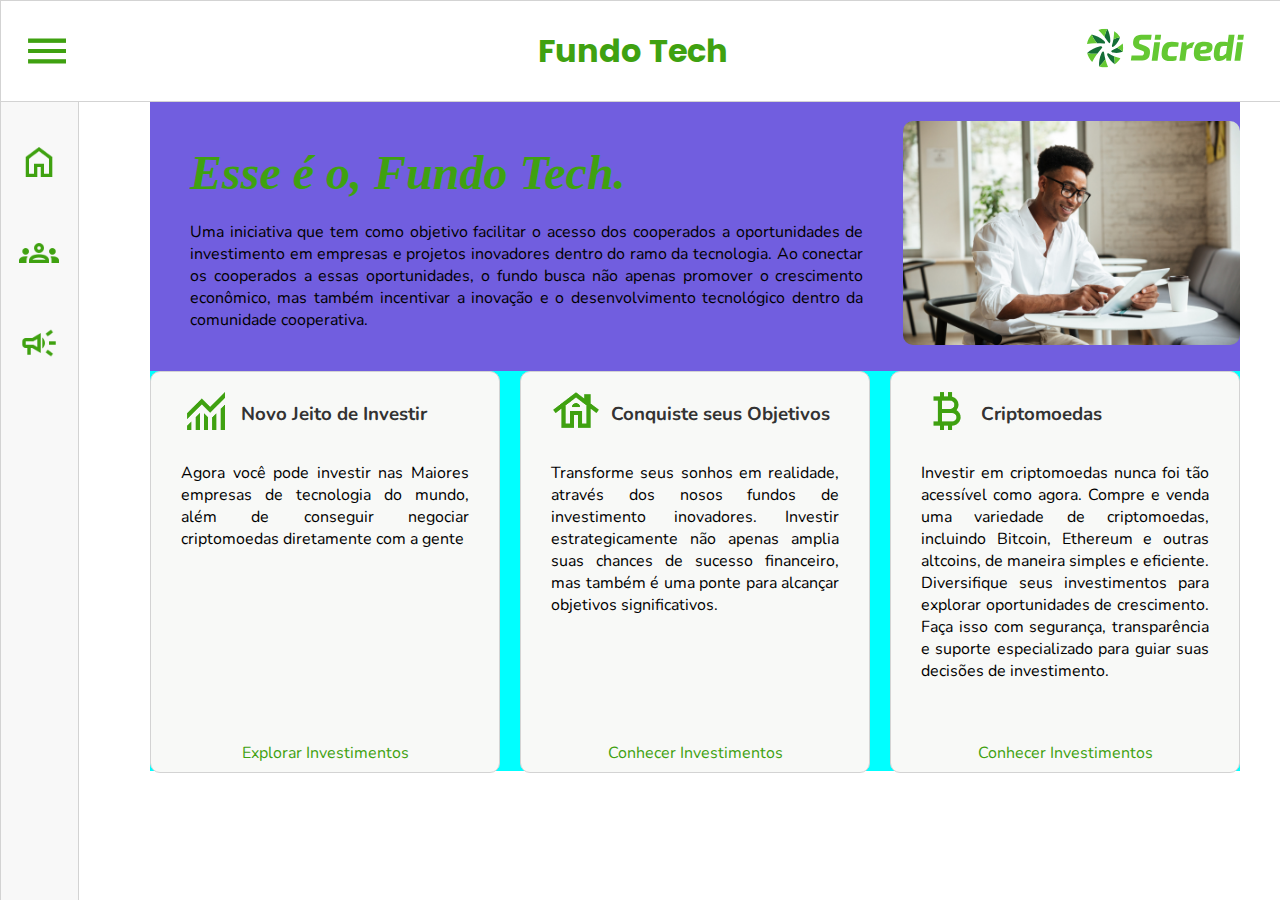
==== projetos/tech-fund.html @ 54a8a5e2 "Primeira Versão" ====
<!DOCTYPE html>
<html lang="pt-BR">
<head>
    <meta charset="UTF-8">
    <meta name="viewport" content="width=device-width, initial-scale=1.0">
    <link rel="stylesheet" href="tech-fund.css">
    <title>Sicredi</title>
    <link href="https://fonts.googleapis.com/css2?family=Nunito:wght@300;400;600;700&display=swap" rel="stylesheet">
    <link rel="preconnect" href="https://fonts.googleapis.com">
    <link rel="preconnect" href="https://fonts.gstatic.com" crossorigin>
    <link href="https://fonts.googleapis.com/css2?family=Poppins:ital,wght@0,100;0,200;0,300;0,400;0,500;0,600;0,700;0,800;0,900;1,100;1,200;1,300;1,400;1,500;1,600;1,700;1,800;1,900&display=swap" rel="stylesheet">
    <script defer src="global.js"></script>
</head>
<body>
<header>
    <div class="menu_hearder">
        <img src="img/icon.menu.png" alt="">
    </div>
    <div class="titulo_pg">
        <h1>Fundo Tech</h1>
    </div>
    <div class="icon_sicredi">
        <svg version="1.1" id="Layer_1" xmlns="http://www.w3.org/2000/svg" xmlns:xlink="http://www.w3.org/1999/xlink" x="0px" y="0px"
        width="157px" height="38.717px" viewBox="0 0 157 38.717" enable-background="new 0 0 157 38.717" xml:space="preserve">
        <g>
            <path fill="#146E37" d="M23.374,12.07c-0.008,1.588-0.42,2.388-0.931,2.447c-0.334,0.04-0.72-0.237-1.07-0.812
                c-1.146-1.882-2.4-3.677-3.732-5.438c0-0.003,0.002-0.007,0.003-0.011c0.517-2.779,1.344-5.613,2.759-8.078
                C22.173,3.746,23.395,8.102,23.374,12.07 M16.729,11.978c1.251,1.121,1.594,2.017,1.314,2.504c-0.183,0.32-0.64,0.471-1.309,0.392
                c-2.243-0.264-4.48-0.367-6.744-0.384c-0.002-0.003-0.005-0.007-0.007-0.01c-2.138-2.543-4.071-5.409-5.313-8.502
                C8.905,6.981,13.489,9.076,16.729,11.978 M12.457,17.778c1.672-0.353,2.586-0.062,2.791,0.49c0.135,0.361-0.032,0.846-0.506,1.363
                c-1.565,1.708-3,3.503-4.377,5.372h-0.013c-3.371,0.249-6.877,0.11-10.167-0.711C3.537,21.324,8.08,18.701,12.457,17.778
                M14.367,24.932c0.731-1.556,1.512-2.141,2.049-1.978c0.353,0.106,0.612,0.533,0.707,1.219c0.301,2.166,0.736,4.289,1.267,6.415
                c-0.002,0.002-0.005,0.006-0.007,0.01c-1.833,2.603-3.801,5.107-6.269,7.146C11.821,33.538,12.584,28.727,14.367,24.932
                M20.699,27.486c-0.651-1.425-0.602-2.39-0.161-2.725c0.29-0.218,0.75-0.176,1.288,0.141c1.639,0.968,3.328,1.871,5.099,2.59
                c0,0.002,0.001,0.006,0.002,0.01c0.637,2.661,1.007,5.453,0.844,8.193C24.823,33.763,22.147,30.655,20.699,27.486 M26.275,23.978
                c-1.349-0.299-1.994-0.903-1.952-1.452c0.027-0.361,0.341-0.707,0.893-0.952c1.695-0.752,3.369-1.58,4.945-2.57
                c0.002,0.002,0.006,0.003,0.008,0.004c2.088,1.066,4.095,2.419,5.708,4.133C32.944,24.283,29.312,24.649,26.275,23.978
                M27.379,17.361c-1.068,0.935-1.89,1.093-2.25,0.713c-0.236-0.249-0.283-0.729-0.104-1.35c0.566-1.971,1.007-3.96,1.372-5.983
                c0.003,0,0.007-0.002,0.01-0.003c2.151-1.008,4.313-1.932,6.702-2.182C31.98,11.781,29.934,15.127,27.379,17.361"/>
            <path fill="#64C832" d="M20.402,0.179c-1.415,2.464-2.242,5.298-2.759,8.077c-0.001,0.004-0.002,0.007-0.003,0.011
                c-0.355-0.462-0.826-1.018-1.234-1.525c-1.545-1.923-3.252-3.725-4.98-5.492C14.262,0.112,17.377-0.261,20.402,0.179 M0,15.256
                c2.644-0.323,5.3-0.618,7.931-0.708c0.68-0.023,1.451-0.058,2.06-0.059c-0.003-0.003-0.005-0.007-0.008-0.01
                c-2.137-2.543-4.07-5.408-5.313-8.501C2.313,8.583,0.702,11.817,0,15.256 M5.208,33.334c1.244-2.266,2.553-4.512,3.987-6.628
                c0.381-0.562,0.809-1.207,1.168-1.704c-0.004,0.001-0.008,0.001-0.012,0.001c-3.37,0.249-6.876,0.11-10.165-0.71
                C1.028,27.684,2.753,30.841,5.208,33.334 M21.077,38.449c-0.8-2.018-1.568-4.048-2.179-6.095c-0.17-0.569-0.369-1.231-0.509-1.767
                c-0.002,0.004-0.005,0.006-0.007,0.01c-1.833,2.603-3.801,5.107-6.269,7.146C15.093,38.615,17.988,39.026,21.077,38.449
                M33.446,29.634c-1.719-0.435-3.431-0.929-5.076-1.576c-0.468-0.187-1.013-0.382-1.446-0.565c0,0.002,0.001,0.006,0.002,0.01
                c0.637,2.661,1.007,5.453,0.844,8.191C30.086,34.128,32.028,32.04,33.446,29.634 M35.751,14.974
                c-1.38,1.134-2.799,2.234-4.299,3.195c-0.418,0.269-0.895,0.593-1.292,0.834c0.002,0.002,0.005,0.003,0.008,0.004
                c2.088,1.066,4.094,2.418,5.708,4.131C36.26,20.307,36.229,17.791,35.751,14.974 M27.219,2.685
                c-0.126,2.121-0.279,4.246-0.566,6.321c-0.077,0.563-0.166,1.219-0.254,1.736c0.003-0.001,0.006-0.003,0.009-0.004
                c2.152-1.007,4.312-1.931,6.701-2.182C31.607,6.194,29.596,4.166,27.219,2.685"/>
            <path fill="#64C832" d="M147.643,6.108l-3.665,25.883h-4.664v-2.893c-2.311,2.209-4.71,3.327-7.143,3.327
                c-1.708,0-2.97-0.494-3.859-1.508c-1.373-1.566-1.775-4.331-1.231-8.455c1.074-7.729,3.958-9.28,8.266-9.28
                c1.702,0,3.651,0.153,5.385,0.409l1.061-7.484H147.643z M137.583,17.446c-3.248,0-3.941,0.413-4.583,5.157
                c-0.329,2.432-0.425,3.947,0.057,4.498c0.2,0.229,0.538,0.324,1.052,0.303c1.775-0.035,3.185-0.972,5.005-2.581l1.028-7.376
                H137.583z M84.896,13.183c-3.31,0-5.575,0.688-7.128,2.163c-1.535,1.458-2.442,3.687-2.941,7.224
                c-0.5,3.517-0.073,5.996,1.305,7.582c1.327,1.529,3.581,2.274,6.888,2.274c1.625,0,4.013-0.148,6.164-0.855l0.151-0.05l0.606-4.324
                l-0.387,0.064c-1.495,0.214-3.378,0.322-5.596,0.322c-1.533,0-2.297-0.188-2.723-0.672c-0.529-0.599-0.628-1.764-0.344-4.023
                c0.51-4.188,1.811-4.865,4.728-4.865c1.182,0,5.596,0.077,5.596,0.077l0.574-4.103C91.786,13.998,89.314,13.183,84.896,13.183
                M124.582,15.215c0.888,1.025,1.187,2.462,0.911,4.395c-0.569,3.896-3.301,4.864-7.525,5.162l-5.021,0.379
                c0.135,2.11,1.235,2.506,3.307,2.506c1.786,0,6.091-0.21,6.794-0.39l0.283-0.072l0.033,0.29c0.174,1.529,0.683,3.218,0.688,3.236
                l0.066,0.219l-0.212,0.089c-2.285,0.961-5.886,1.397-8.267,1.397c-3.373,0-5.694-0.767-7.093-2.34
                c-1.426-1.604-1.916-4.107-1.498-7.655c0.838-6.915,3.508-9.248,10.577-9.248C121.12,13.183,123.395,13.847,124.582,15.215
                M117.131,21.124c1.705-0.137,2.497-0.47,2.695-2.087c0.048-0.563-0.009-0.907-0.19-1.104c-0.266-0.29-0.894-0.349-1.822-0.349
                c-0.171,0-0.354,0.002-0.547,0.006c-2.74,0-3.417,0.935-3.954,3.898L117.131,21.124z M107.695,13.688h-1.129
                c-2.142,0-4.239,1.061-6.943,3.531v-3.531h-4.628l-2.561,18.303h5.858l1.419-10.527c0.738-0.939,2.79-2.048,4.315-2.048h1.25
                l0.044-0.199c0.005-0.024,0.533-2.376,2.15-5.145L107.695,13.688z M46.204,12.858c-0.49,3.777,0.83,6.01,4.416,7.468l4.735,1.885
                c1.503,0.55,1.835,0.83,1.642,2.317c-0.292,1.919-1.039,2.433-4.35,2.433h-8.043l-0.715,5.025h8.994
                c7.007,0,9.359-1.651,10.07-7.068c0.438-3.419-0.154-5.874-4.457-7.541l-4.476-1.705c-1.734-0.647-2.054-0.907-1.824-2.425
                c0.265-1.691,0.889-2.058,2.188-2.148h9.599l0.716-5.026h-8.568C50.297,6.072,46.989,7.153,46.204,12.858 M64.74,31.991h5.82
                l2.563-18.303h-5.82L64.74,31.991z M73.485,11.098l0.703-5.026h-5.82l-0.703,5.026H73.485z M147.543,31.991h5.82l2.563-18.303
                h-5.821L147.543,31.991z M156.29,11.098l0.703-5.026h-5.82l-0.703,5.026H156.29z"/>
        </g>
    </svg>
    </div>
</header>
<div class="menu_contracted">
    <div class="imagem_icon_menu" onclick="redirecionar('index.html')"><img src="img/icon.home.png" alt=""></div>
    <div class="imagem_icon_menu"><img src="img/icon.networking.png" alt=""></div>
    <div class="imagem_icon_menu"><img src="img/icon.promo.png" alt=""></div>
</div>
<div class="base">
    <div class="introducao">
        <div class="introducao_box">
            <div class="box_introducao">
                    <h1>Esse é o, Fundo Tech.</h1>
                    <p>Uma iniciativa que tem como objetivo facilitar o acesso dos cooperados a oportunidades de investimento em empresas e projetos inovadores dentro do ramo da tecnologia. Ao conectar os cooperados a essas oportunidades, o fundo busca não apenas promover o crescimento econômico, mas também incentivar a inovação e o desenvolvimento tecnológico dentro da comunidade cooperativa.</p>
                </div>
                <div class="imagem_box">
                    <img src="invest/invest_1.jpg" alt="Investimentos Tech Sicredi">
                </div>
            </div>
    </div>
    <div class="sobre_box">
        <div class="sobre_item">
            <div class="sobre_item_topo">
                <div class="sobre_item_topo_icon">
                    <img src="invest/invest_icon.png" alt="">
                </div>
                <div class="sobre_item_topo_text">
                    <h3>Novo Jeito de Investir</h3>
                </div>
            </div>
            <div class="sobre_item_corpo">
                <p>Agora você pode investir nas <span>Maiores</span> empresas de tecnologia do mundo, além de conseguir negociar <span>criptomoedas</span> diretamente com a gente</p>
            </div>
            <div class="sobre_item_corpo_href">
                <p>Explorar Investimentos</p>
            </div>
        </div>
        <div class="sobre_item">
            <div class="sobre_item_topo">
                <div class="sobre_item_topo_icon">
                    <img src="invest/icon.house.png" alt="">
                </div>
                <div class="sobre_item_topo_text">
                    <h3>Conquiste seus Objetivos</h3>
                </div>
            </div>
            <div class="sobre_item_corpo">
                <p>Transforme seus sonhos em <span>realidade</span>, através dos nosos fundos de investimento inovadores. Investir estrategicamente não apenas amplia suas chances de sucesso financeiro, mas também é uma ponte para alcançar objetivos significativos. </p>
            </div>
            <div class="sobre_item_corpo_href">
                <p>Conhecer Investimentos</p>
            </div>
        </div>
        <div class="sobre_item">
            <div class="sobre_item_topo">
                <div class="sobre_item_topo_icon">
                    <img src="img/icon.fund.tech.png" alt="">
                </div>
                <div class="sobre_item_topo_text">
                    <h3>Criptomoedas</h3>
                </div>
            </div>
            <div class="sobre_item_corpo" id="sobre_item_corpo_cripto">
                <p>
                    Investir em criptomoedas nunca foi tão acessível como agora. Compre e venda uma variedade de criptomoedas, incluindo Bitcoin, Ethereum e outras altcoins, de maneira simples e eficiente. Diversifique seus investimentos para explorar oportunidades de crescimento. Faça isso com segurança, transparência e suporte especializado para guiar suas decisões de investimento. 
                </p>
            </div>
            <div class="sobre_item_corpo_href">
                <p>Conhecer Investimentos</p>
            </div>
        </div>
    </div>

</div>
---- projetos/tech-fund.css ----
:root {
    --verde_principal: #3FA110;
}

body {
    padding: 0;
    margin: 0;
    display: flex;
    flex-direction: column;
    font-family: 'Nunito', sans-serif;
}

header {
    position: fixed;
    width: 100%;
    height: 60px;
    padding: 20px;
    border: 1px solid #d3d3d3;
    background-color: white;
    z-index: 1000;
}
main {
    display: flex;
    flex-direction: row;
}

/*Hearder*/
.icon_sicredi {
    position: absolute;
    top: 50%;
    left: 90%;
    transform: translate(-65%, -50%);
}

.menu_hearder {
    height: 50px;
    position: absolute;
    top: 50%;
    left: 2%;
    border-radius: 5px;
    transform: translate(-10%, -50%);
    cursor: pointer;
    transition: 0.6s ease-in-out;
}
.menu_hearder:hover {
    background-color: #9c9c9cad;
}
.menu_hearder img {
    height: 100%;
}

.titulo_pg {
    position: absolute;
    top: 50%;
    left: 50%;
    transform: translate(-65%, -50%);
}
.titulo_pg h1 {
    font-family: "Poppins", sans-serif;
    font-weight: 700;
    color: var(--verde_principal);
}
/*FIM Hearder*/

/*Menu ao lado*/
.menu_contracted {
    margin-top: 101px;
    position: fixed;
    height: 100%;
    width: 6%;
    min-width: 60px;
    border: 1px solid #d3d3d3;
    position: fixed;
    background-color: #f8f8f8;
    display: flex;
    flex-direction: column;
    align-items: center;
    gap: 30px;
    padding-top: 30px;
    z-index: 1;
}

.menu_contracted img {
    width: 40px;
}

.imagem_icon_menu {
    display: flex;
    justify-content: center;
    align-items: center;
    padding: 0.8vw;
    cursor: pointer;
    border-radius: 5px;
    transition: 0.6s ease-in-out;
}
.imagem_icon_menu:hover {
    background-color: #9c9c9cad;
}
/*FIM Menu ao lado*/

/*Base*/

.introducao {
    margin-top: 20px;
    display: flex;
    flex-direction: column;
    width: 100%;
    height: auto;
}

.sobre_item_topo h3 {
    text-decoration: none; 
    position: relative; 
    display: inline-block; 
    cursor: pointer;
}

.sobre_item_topo h3::after {
    content: ''; 
    position: absolute; 
    left: 0; 
    bottom: -2px; 
    width: 100%; 
    height: 1px; 
    background-color: var(--verde_principal); 
    transform: scaleX(0); 
    transition: transform 0.3s ease; 
}

.sobre_item_topo h3:hover::after {
    transform: scaleX(1); /* Mostra o sublinhado ao passar o mouse */
}

.sobre_item_corpo_href p {
    margin: 0; /* Remove margens padrão do parágrafo */
    position: relative; /* Mantém a posição relativa */
}
.sobre_item_corpo_href p::after {
    content: ''; 
    position: absolute; 
    left: 0; 
    bottom: -2px; 
    width: 100%; 
    height: 1px; 
    background-color: var(--verde_principal); 
    transform: scaleX(0); 
    transition: transform 0.3s ease; 
}
.sobre_item_corpo_href p:hover::after {
    transform: scaleX(1); /* Mostra o sublinhado ao passar o mouse */
    
}
.sobre_item_corpo_href {
    height: 35px;
    text-decoration: none; 
    position: relative; 
    display: flex; /* Utilizamos flexbox para alinhar itens */
    justify-content: center; /* Centraliza horizontalmente */
    align-items: center; /* Centraliza verticalmente */
    cursor: pointer;
    color: var(--verde_principal);
}

/* Smartphones */
@media (max-width: 600px) {
    .titulo_pg {
        position: absolute;
        top: 50%;
        left: 50%;
        transform: translate(-50%, -50%);
    }
    .icon_sicredi {
        position: absolute;
        top: 50%;
        left: 83%;
        transform: translate(-65%, -50%);
        display: none;
    }
    .base {
        margin-left: 85px;
        margin-right: 20px;
        margin-top: 101px;
        height: 100%;
        text-align: justify;
    }    

    .introducao h1 {
        font-size: 2rem;
        color: var(--verde_principal);
        font-weight: bold;
        font-style: italic !important;
        font-family: 'Exo 2' !important;
        line-height: 2rem !important;
    }

    .introducao_box {
        display: flex;
        flex-direction: column;
        height: auto;
        width: 100%;
    }
    .box_introducao {
        width: 80%;
        padding-left: 40px;
        padding-right: 40px;
    }
    .imagem_box {
        width: 100%;
        height: 100%;
        border-radius: 10px 10px 10px 10px;
    }
    
    .imagem_box img {
        margin-left: 40px;
        width: 80%;
        height: 100%;
        max-height: 400px;
        border-radius: 10px 10px 10px 10px;
    }
    
    .sobre_box {
        margin-top: 20px;
        display: flex;
        flex-direction: column;
        align-items: center;
        width: 100%;
        height: auto;
        gap: 20px;
        justify-content: space-around;
    }
    .sobre_item {
        width: 300px;
        height: 380px;
        border: 1px solid #d3d3d3;
        background-color: rgb(248, 249, 247);
        border-radius: 10px;
    }

    .sobre_item_topo {
        font-size: 14px;
        display: flex;
        flex-direction: row;
        align-items: center;
        color: #333;
        gap: 10px;
        padding-top: 10px;
    }
    
    .sobre_item_topo img {
        padding-left: 10px;
        height: 40px;
    }
    
    .sobre_item_corpo {
        display: flex;
        height: 280px;
        text-align: justify;
        padding-left: 20px;
        padding-right: 20px;
    }
    #sobre_item_corpo_cripto{
        height: 280px;
    }
}

@media (min-width: 601px) and (max-width: 768px) {
    .icon_sicredi {
        position: absolute;
        top: 50%;
        left: 83%;
        transform: translate(-65%, -50%);
    }
    .base {
        margin-left: 90px;
        margin-right: 30px;
        background-color: rgb(217, 223, 140);
        margin-top: 101px;
        height: 100%;
        text-align: justify;
    }    
    
    .introducao h1 {
        font-size: 2.3rem;
        color: var(--verde_principal);
        font-weight: bold;
        font-style: italic !important;
        font-family: 'Exo 2' !important;
        line-height: 2rem !important;
    }

    
    .introducao_box {
        display: flex;
        flex-direction: column;
        height: auto;
        width: 100%;
    }
    .box_introducao {
        width:89%;
        padding-left: 40px;
        padding-right: 40px;
    }
    .imagem_box {
        width: 100%;
        height: 100%;
        border-radius: 10px 10px 10px 10px;
    }
    
    .imagem_box img {
        margin-left: 40px;
        width: 89%;
        height: 100%;
        max-height: 400px;
        border-radius: 10px 10px 10px 10px;
    }
    .sobre_box {
        margin-top: 20px;
        display: flex;
        flex-direction: column;
        align-items: center;
        width: 100%;
        height: auto;
        gap: 20px;
        justify-content: space-around;
    }
    .sobre_item {
        width: 450px;
        height: 280px;
        border: 1px solid #d3d3d3;
        background-color: rgb(248, 249, 247);
        border-radius: 10px;
    }

    .sobre_item_topo {
        font-size: 14px;
        display: flex;
        flex-direction: row;
        align-items: center;
        color: #333;
        gap: 10px;
        padding-top: 10px;
    }
    .sobre_item_topo img {
        padding-left: 10px;
        height: 40px;
    }
    
    .sobre_item_corpo {
        display: flex;
        height: 180px;
        text-align: justify;
        padding-left: 20px;
        padding-right: 20px;
    }
}
  
  /* Tablets em modo paisagem */
@media (min-width: 769px) and (max-width: 1024px) {
    .icon_sicredi {
        position: absolute;
        top: 50%;
        left: 86%;
        transform: translate(-65%, -50%);
    }
    .base {
        margin-left: 100px;
        margin-right: 30px;
        background-color: rgb(150, 216, 137);
        margin-top: 101px;
        height: 100%;
        text-align: justify;
    }    

    .introducao h1 {
        font-size: 2.5rem;
        color: var(--verde_principal);
        font-weight: bold;
        font-style: italic !important;
        font-family: 'Exo 2' !important;
        line-height: 2rem !important;
    }

    .introducao_box {
        display: flex;
        flex-direction: column;
        height: auto;
        width: 100%;
    }
    .box_introducao {
        width:89%;
        padding-left: 40px;
        padding-right: 40px;
    }
    .imagem_box {
        width: 100%;
        height: 100%;
        border-radius: 10px 10px 10px 10px;
    }
    
    .imagem_box img {
        margin-left: 40px;
        width: 89%;
        height: 100%;
        max-height: 400px;
        border-radius: 10px 10px 10px 10px;
    }

    .sobre_box {
        margin-top: 20px;
        display: flex;
        flex-direction: column;
        align-items: center;
        width: 100%;
        height: auto;
        gap: 20px;
        justify-content: space-around;
    }
    .sobre_item {
        width: 500px;
        height: 300px;
        border: 1px solid #d3d3d3;
        background-color: rgb(248, 249, 247);
        border-radius: 10px;
    }

    .sobre_item_topo {
        font-size: 14px;
        display: flex;
        flex-direction: row;
        align-items: center;
        color: #333;
        gap: 10px;
        padding-top: 10px;
    }
    
    .sobre_item_topo img {
        padding-left: 10px;
        height: 50px;
    }
    
    .sobre_item_corpo {
        display: flex;
        height: 200px;
        text-align: justify;
        padding-left: 20px;
        padding-right: 20px;
    }
}
  
  /* Desktops */
@media (min-width: 1025px) and (max-width: 1200px) {
    .base {
        margin-left: 110px;
        margin-right: 40px;
        background-color: rgb(111, 173, 184);
        margin-top: 101px;
        height: 100%;
        text-align: justify;
    }   

    .introducao h1 {
        font-size: 2.5rem;
        color: var(--verde_principal);
        font-weight: bold;
        font-style: italic !important;
        font-family: 'Exo 2' !important;
        line-height: 2rem !important;
    }

    .introducao_box {
        display: flex;
        flex-direction: row;
        height: auto;
        width: 100%;
    }
    .box_introducao {
        width: 60%;
        padding-left: 40px;
        padding-right: 40px;
    }
    .imagem_box {
        width: 40%;
        border-radius: 10px 10px 10px 10px;
    }
    
    .imagem_box img {
        width: 100%;
        height: 100%;
        border-radius: 10px 10px 10px 10px;
    }

    .sobre_box {
        background-color: rgb(0, 255, 255);
        margin-top: 20px;
        display: flex;
        flex-direction: row;
        width: 100%;
        height: 450px;
        gap: 15px;
        justify-content: space-around;
    }
    
    .sobre_item {
        width: 800px;
        height: 400px;
        border: 1px solid #d3d3d3;
        background-color: rgb(248, 249, 247);
        border-radius: 10px;
    }
    
    .sobre_item_topo {
        font-size: 14px;
        display: flex;
        flex-direction: row;
        align-items: center;
        color: #333;
        gap: 10px;
        padding-top: 10px;
    }
    
    .sobre_item_topo img {
        padding-left: 10px;
        height: 50px;
    }
    
    .sobre_item_corpo {
        display: flex;
        height: 300px;
        text-align: justify;
        padding-left: 20px;
        padding-right: 20px;
    }
}
  
  /* Desktops grandes */
@media (min-width: 1201px) {
    .base {
        margin-left: 150px;
        margin-right: 40px;
        background-color: rgb(113, 94, 223);
        margin-top: 101px;
        height: 100%;
        text-align: justify;
    }
    .introducao {
        border-radius: 0px 10px 10px 0px;
        display: flex;
        justify-content: center;
        align-items: center;
    }
    .introducao h1 {
        font-size: 3rem;
        color: var(--verde_principal);
        font-weight: bold;
        font-style: italic !important;
        font-family: 'Exo 2' !important;
        line-height: 2rem !important;
    }
    .introducao_box {
        display: flex;
        flex-direction: row;
        align-items: center;
        height: auto;
        width: 100%;
    }
    .box_introducao {
        width: 70%;
        padding-left: 40px;
        padding-right: 40px;
    }
    .imagem_box {
        width: 35%;
        border-radius: 10px 10px 10px 10px;
    }
    
    .imagem_box img {
        width: 100%;
        height: 100%;
        border-radius: 10px 10px 10px 10px;
    }

    .sobre_box {
        background-color: rgb(0, 255, 255);
        margin-top: 20px;
        display: flex;
        flex-direction: row;
        width: 100%;
        height: 400px;
        gap: 20px;
        justify-content: space-around;
    }
    
    .sobre_item {
        width: 800px;
        height: 400px;
        border: 1px solid #d3d3d3;
        background-color: rgb(248, 249, 247);
        border-radius: 10px;
    }
    
    .sobre_item_topo {
        display: flex;
        flex-direction: row;
        align-items: center;
        color: #333;
        gap: 10px;
        padding-left: 10px;
        padding-top: 10px;
    }
    
    .sobre_item_topo img {
        padding-left: 20px;
        height: 50px;
    }
    .sobre_item_corpo {
        display: flex;
        height: 290px;
        text-align: justify;
        padding-left: 30px;
        padding-right: 30px;
    }
    /*Base*/
}
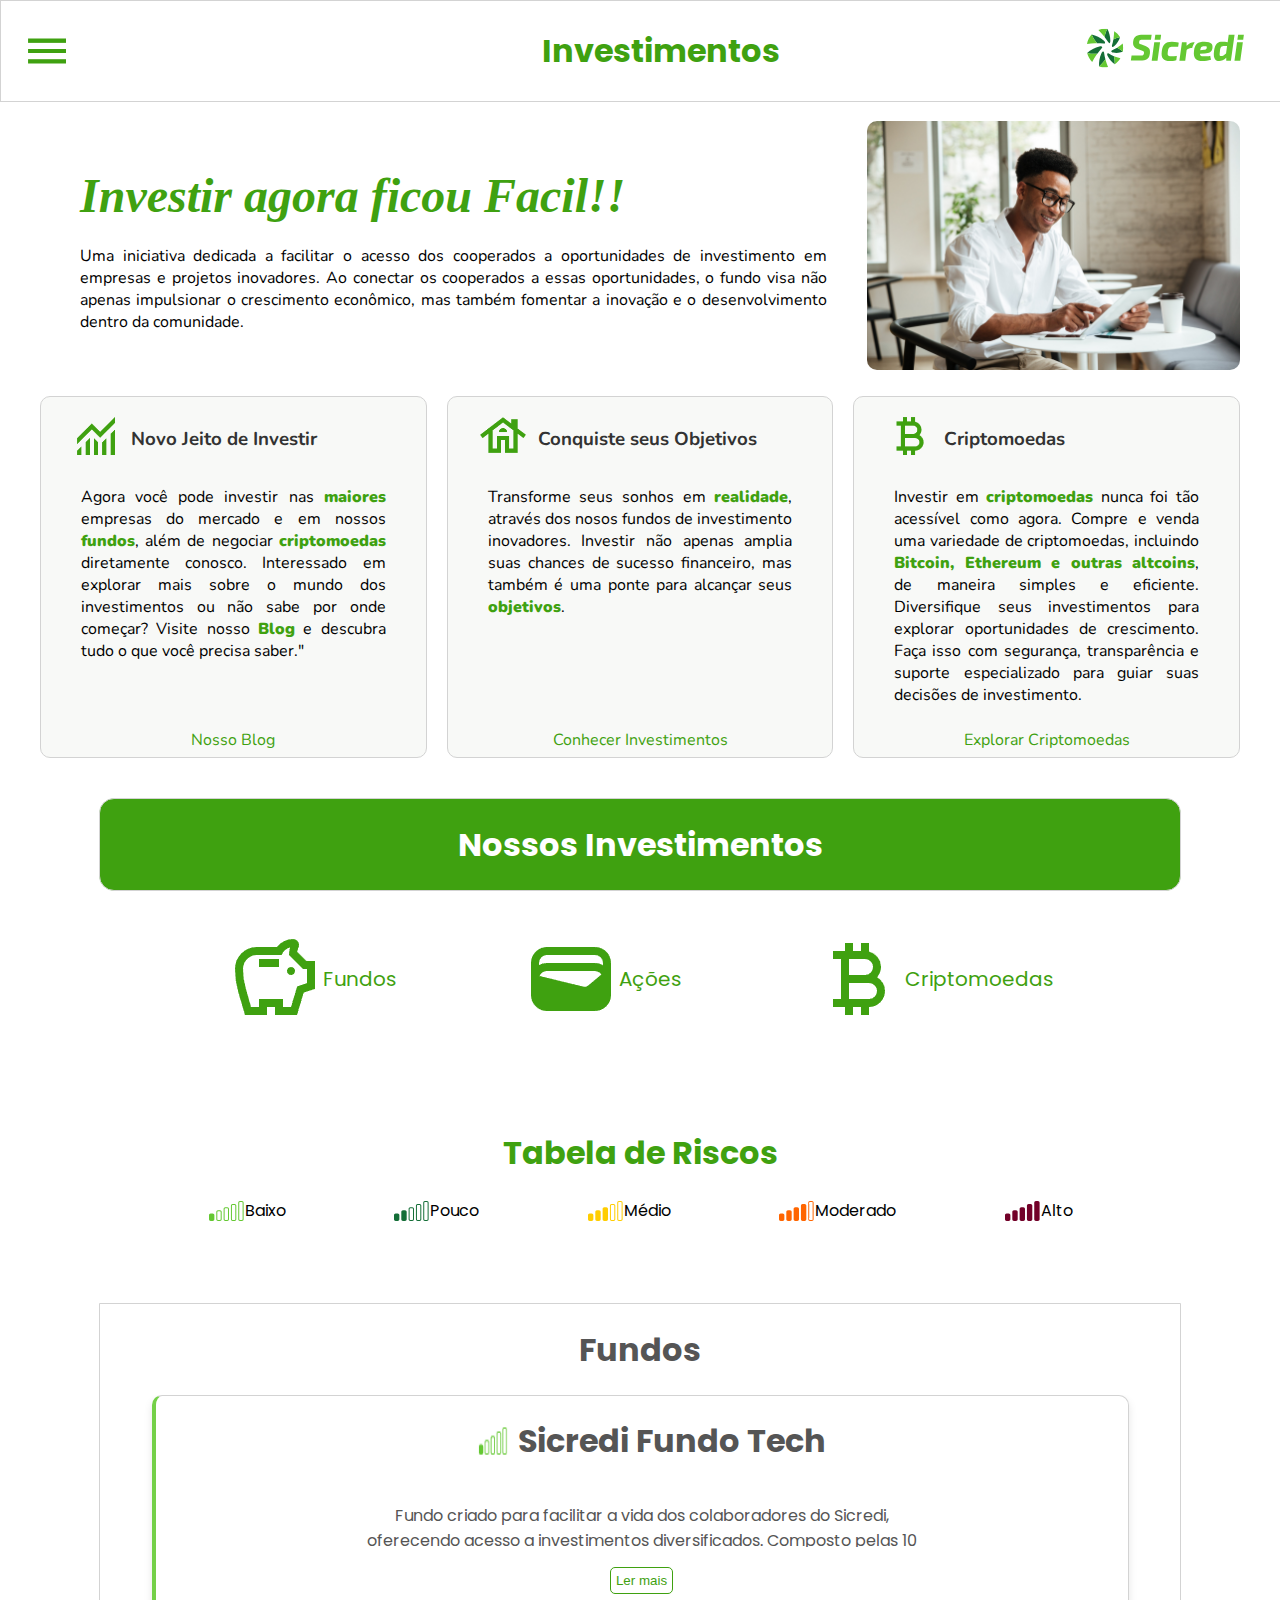
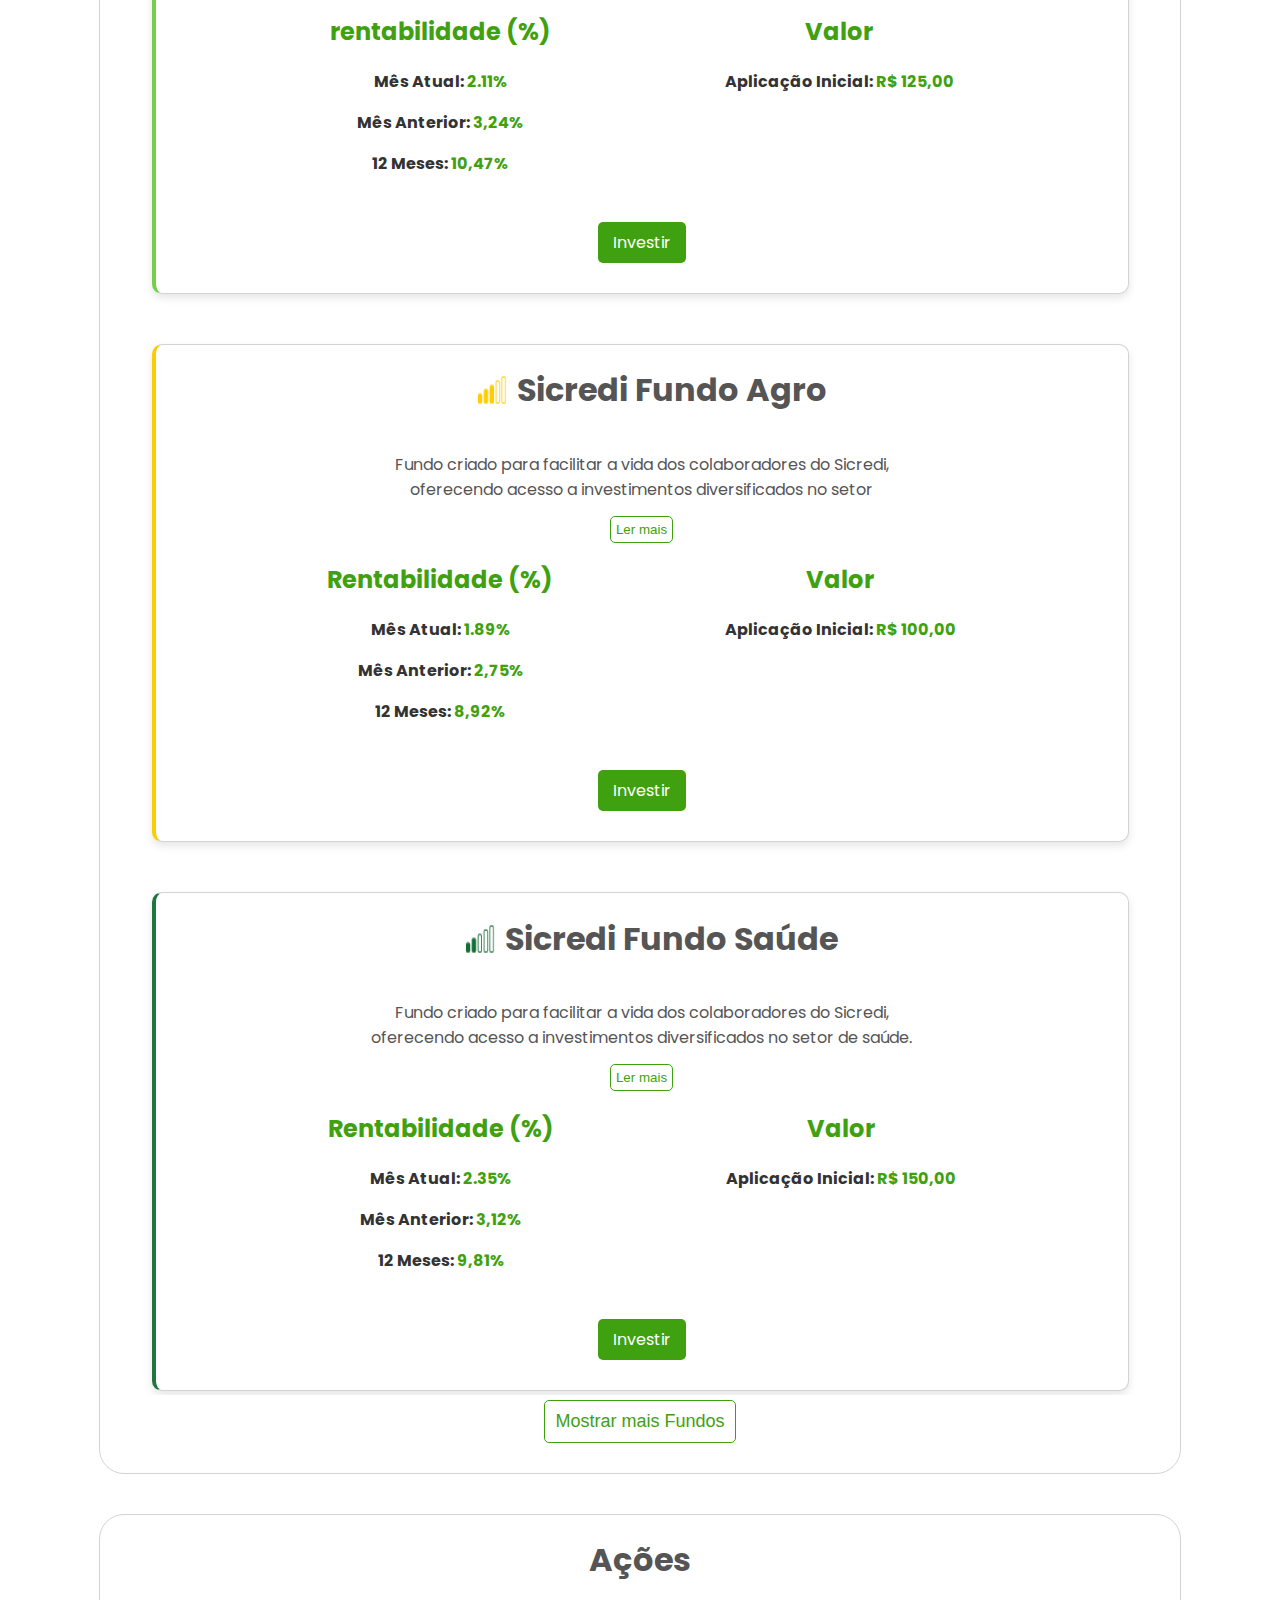
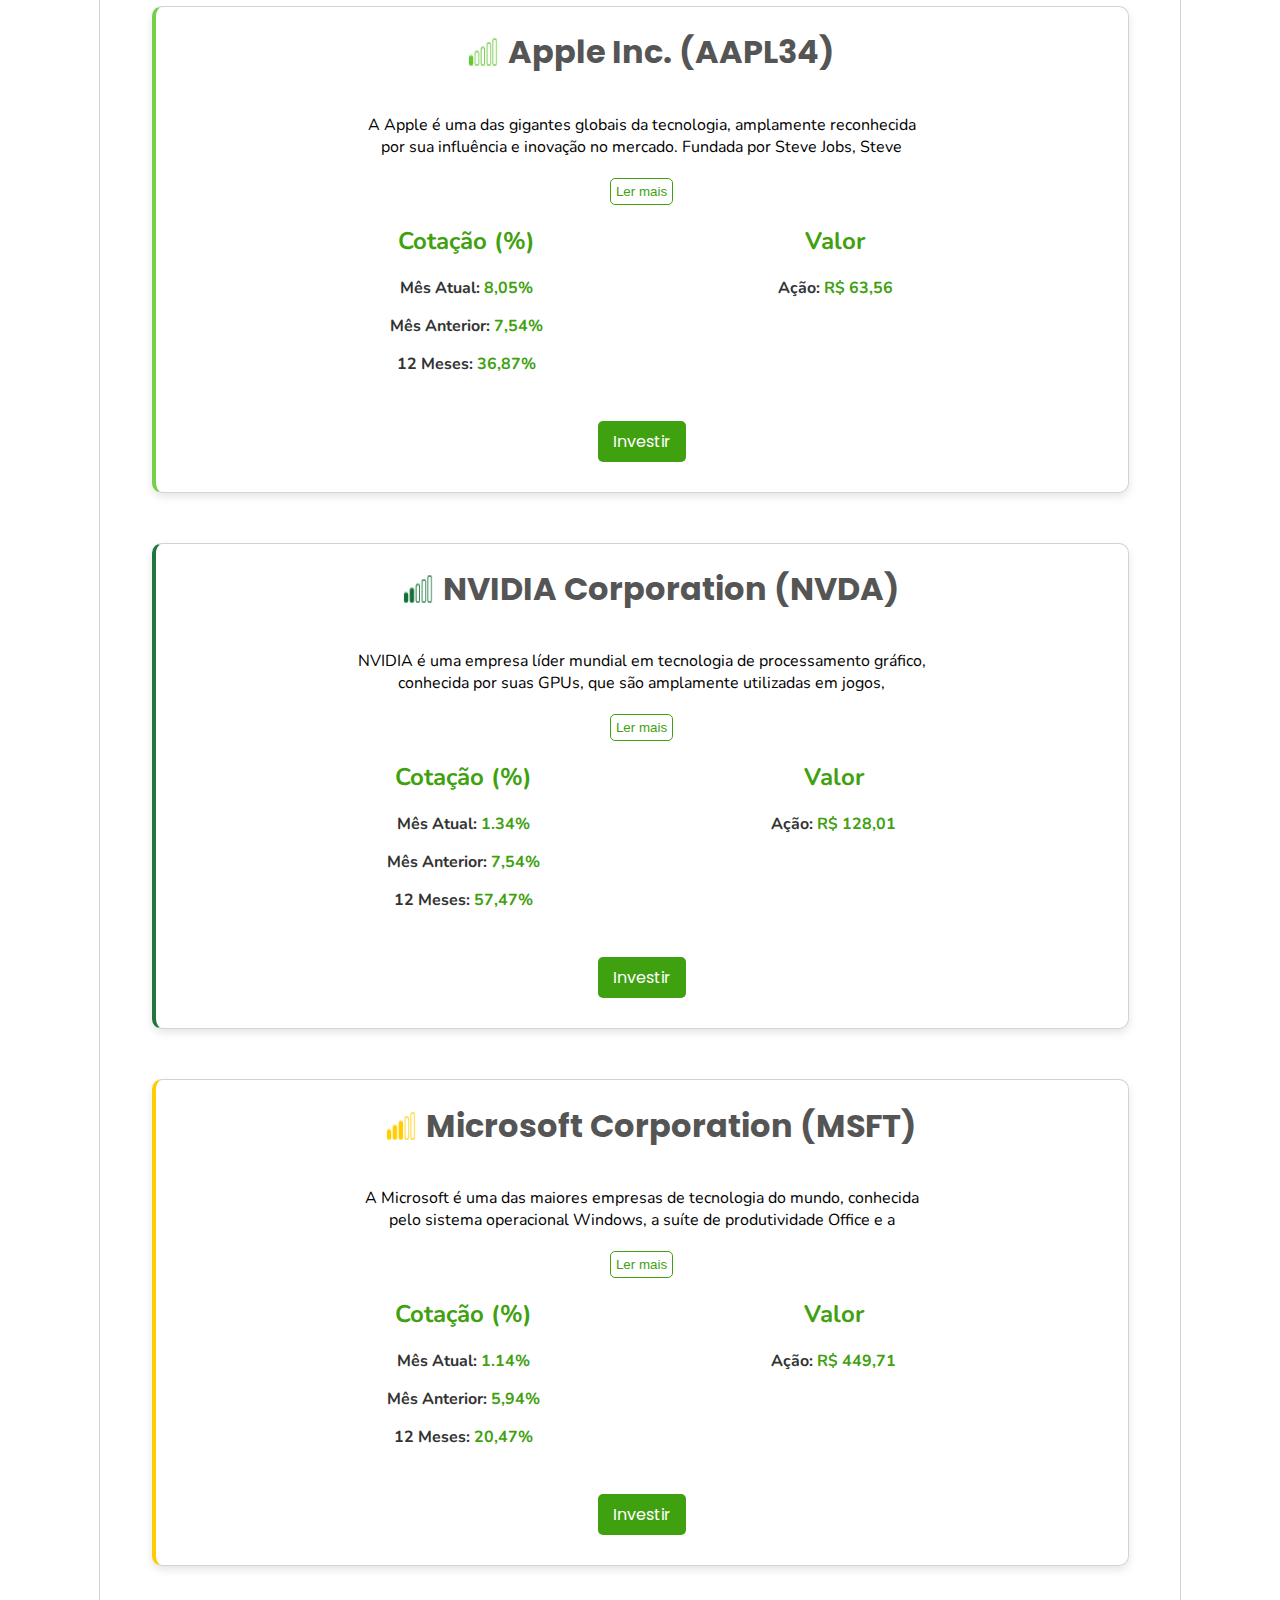
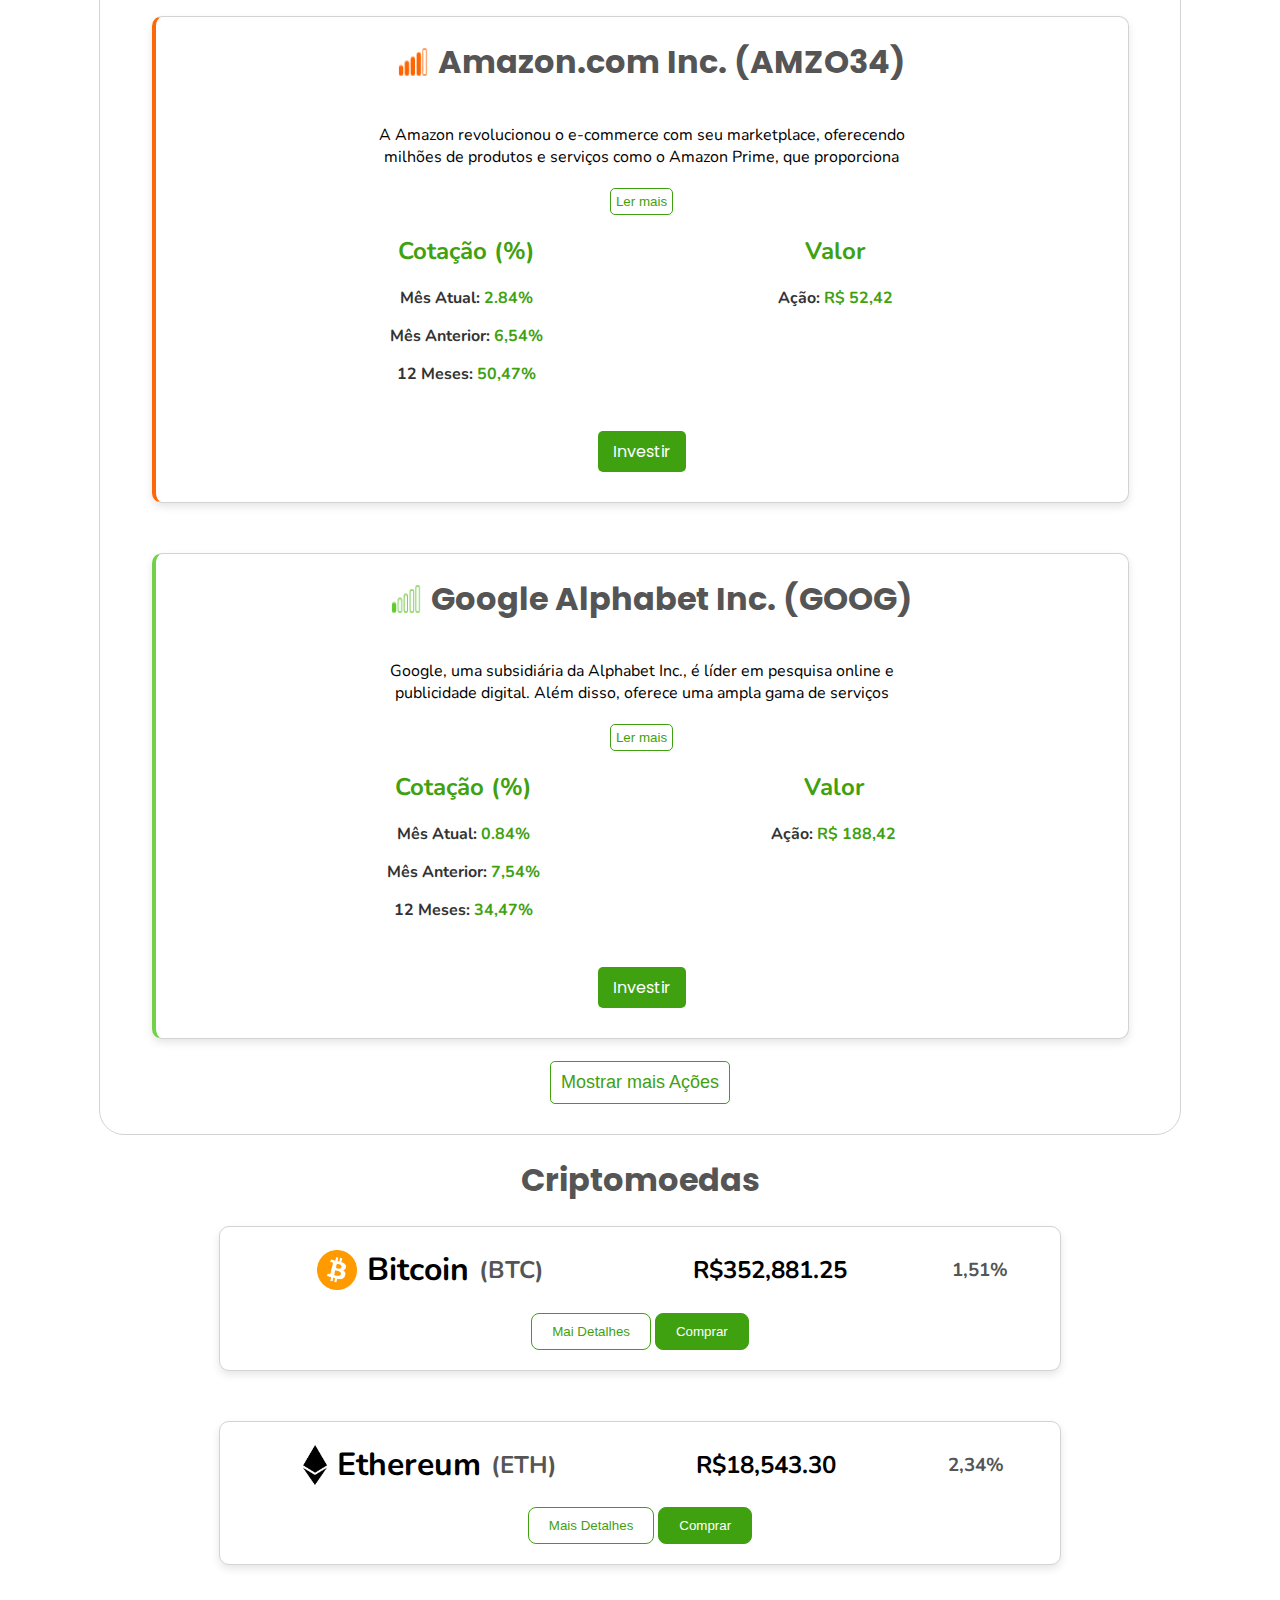
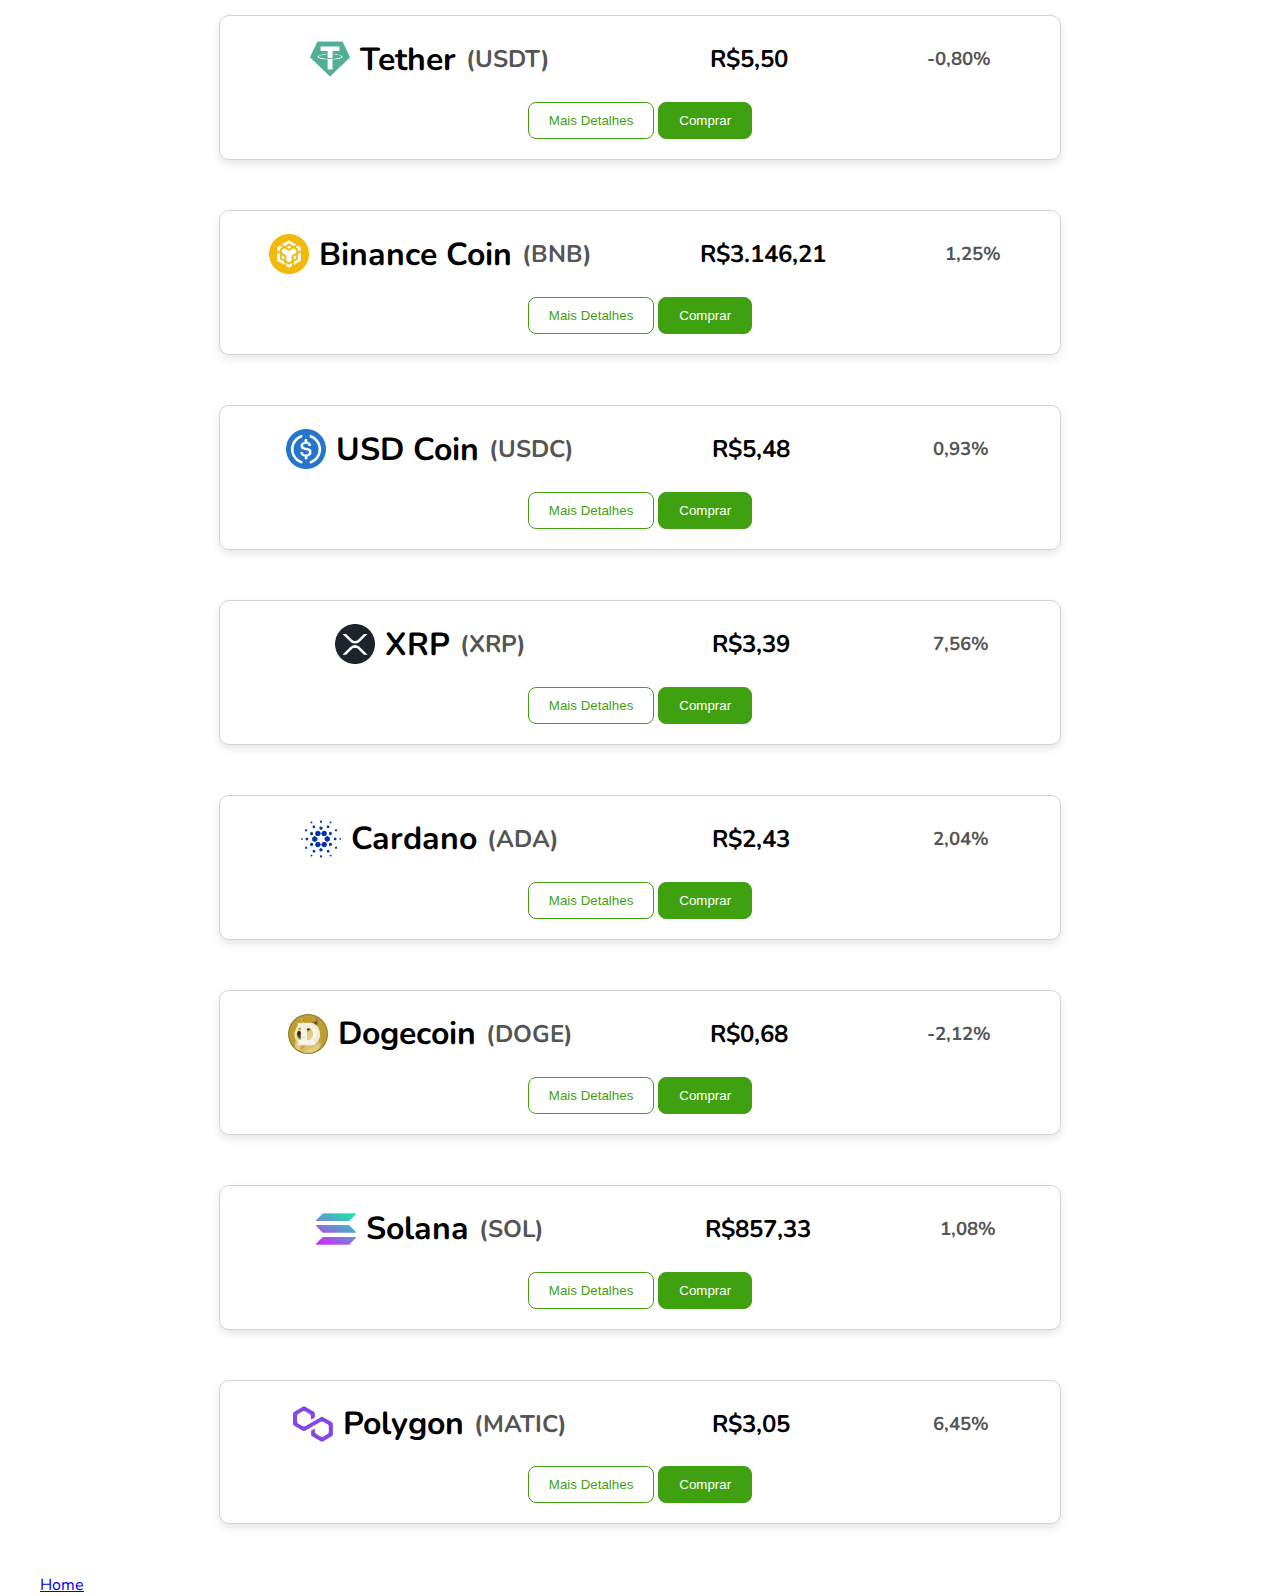
==== commit 84e30734: "cripto finalizadas" ====
--- a/projetos/tech-fund.html
+++ b/projetos/tech-fund.html
@@ -4,12 +4,15 @@
     <meta charset="UTF-8">
     <meta name="viewport" content="width=device-width, initial-scale=1.0">
     <link rel="stylesheet" href="tech-fund.css">
-    <title>Sicredi</title>
+    <link rel="stylesheet" href="venda.css">
+    <link rel="stylesheet" href="cripto.css">
+    <title>Sicredi - Investimentos</title>
     <link href="https://fonts.googleapis.com/css2?family=Nunito:wght@300;400;600;700&display=swap" rel="stylesheet">
     <link rel="preconnect" href="https://fonts.googleapis.com">
     <link rel="preconnect" href="https://fonts.gstatic.com" crossorigin>
     <link href="https://fonts.googleapis.com/css2?family=Poppins:ital,wght@0,100;0,200;0,300;0,400;0,500;0,600;0,700;0,800;0,900;1,100;1,200;1,300;1,400;1,500;1,600;1,700;1,800;1,900&display=swap" rel="stylesheet">
     <script defer src="global.js"></script>
+    <script defer src="invest.js"></script>
 </head>
 <body>
 <header>
@@ -17,7 +20,7 @@
         <img src="img/icon.menu.png" alt="">
     </div>
     <div class="titulo_pg">
-        <h1>Fundo Tech</h1>
+        <h1>Investimentos</h1>
     </div>
     <div class="icon_sicredi">
         <svg version="1.1" id="Layer_1" xmlns="http://www.w3.org/2000/svg" xmlns:xlink="http://www.w3.org/1999/xlink" x="0px" y="0px"
@@ -80,12 +83,62 @@
     <div class="imagem_icon_menu"><img src="img/icon.networking.png" alt=""></div>
     <div class="imagem_icon_menu"><img src="img/icon.promo.png" alt=""></div>
 </div>
+<div class="venda">
+    <div class="venda_hearder">
+        <div class="venda_risco"><img id="risco_icon_venda" src="" alt=""></div>
+        <div class="title">XXXXXXXXXXXX</div>
+        <div class="venda_close" id="vendas_close"><img src="img/close_icon.png" alt=""></div>
+    </div>
+    <div class="rentabilidade">rentabilidade (%)</div>
+    <div class="rentabilidade-detalhes">
+        <div id="rent_mes_atual">Mês Atual:X.XX%</div>
+        <div id="rent_mes_anterior">Mês Anterior:X.XX%</div>
+        <div id="rent_12_meses">12 Meses:X.XX%</div>
+    </div>
+    <div class="quantidade-container">
+        <button id="btn_qtn_menos">-</button>
+        <input type="text" value="1" id="qtn_vendas">
+        <button id="btn_qtn_mais">+</button>
+    </div>
+    <div class="valor">Valor:XXX,XX</div>
+    <div class="pai_btn_comprar">
+        <button class="btn-comprar">Comprar</button>
+    </div>
+</div>
+<div class="venda_cripto">
+    <div class="venda_cripto_hearder">
+        <img src="" alt="" height="40px" id="venda_cripto_icon">
+        <div id="venda_cripto_title">XXXXXXX</div>
+        <div id="venda_cripto_abreve">(XXX)</div>
+        <div>
+            <div class="venda_close_cripto" id="vendas_close_cripto"><img src="img/close_icon.png" alt=""></div>
+        </div>
+    </div>
+    <div class="venda_cripto_body">
+        <div class="venda_cripto_info">
+            <h2>Valores</h2>
+            <div id="venda_cripto_value">R$XXXXXXXX</div>
+        </div>
+        <div class="venda_cripto_info">
+            <h2>Rentabilidade dia</h2>
+            <div id="venda_cripto_rent">XXX%</div>
+        </div>
+    </div>
+    <div class="quantidade-container">
+        <button id="btn_qtn_menos">-</button>
+        <input type="text" value="1" id="qtn_vendas">
+        <button id="btn_qtn_mais">+</button>
+    </div>
+    <div class="pai_btn_comprar">
+        <button class="btn-comprar">Comprar</button>
+    </div>
+</div>
 <div class="base">
     <div class="introducao">
         <div class="introducao_box">
             <div class="box_introducao">
-                    <h1>Esse é o, Fundo Tech.</h1>
-                    <p>Uma iniciativa que tem como objetivo facilitar o acesso dos cooperados a oportunidades de investimento em empresas e projetos inovadores dentro do ramo da tecnologia. Ao conectar os cooperados a essas oportunidades, o fundo busca não apenas promover o crescimento econômico, mas também incentivar a inovação e o desenvolvimento tecnológico dentro da comunidade cooperativa.</p>
+                    <h1>Investir agora ficou Facil!!</h1>
+                    <p>Uma iniciativa dedicada a facilitar o acesso dos cooperados a oportunidades de investimento em empresas e projetos inovadores. Ao conectar os cooperados a essas oportunidades, o fundo visa não apenas impulsionar o crescimento econômico, mas também fomentar a inovação e o desenvolvimento dentro da comunidade.</p>
                 </div>
                 <div class="imagem_box">
                     <img src="invest/invest_1.jpg" alt="Investimentos Tech Sicredi">
@@ -103,10 +156,10 @@
                 </div>
             </div>
             <div class="sobre_item_corpo">
-                <p>Agora você pode investir nas <span>Maiores</span> empresas de tecnologia do mundo, além de conseguir negociar <span>criptomoedas</span> diretamente com a gente</p>
+                <p> Agora você pode investir nas <span>maiores</span> empresas do mercado e em nossos <span>fundos</span>, além de negociar <span>criptomoedas</span> diretamente conosco. Interessado em explorar mais sobre o mundo dos investimentos ou não sabe por onde começar? Visite nosso <span>Blog</span> e descubra tudo o que você precisa saber."</p>
             </div>
             <div class="sobre_item_corpo_href">
-                <p>Explorar Investimentos</p>
+                <p>Nosso Blog</p>
             </div>
         </div>
         <div class="sobre_item">
@@ -119,10 +172,10 @@
                 </div>
             </div>
             <div class="sobre_item_corpo">
-                <p>Transforme seus sonhos em <span>realidade</span>, através dos nosos fundos de investimento inovadores. Investir estrategicamente não apenas amplia suas chances de sucesso financeiro, mas também é uma ponte para alcançar objetivos significativos. </p>
+                <p>Transforme seus sonhos em <span>realidade</span>, através dos nosos fundos de investimento inovadores. Investir não apenas amplia suas chances de sucesso financeiro, mas também é uma ponte para alcançar seus <span>objetivos</span>.</p>
             </div>
             <div class="sobre_item_corpo_href">
-                <p>Conhecer Investimentos</p>
+                <p onclick="scrollToSection()">Conhecer Investimentos</p>
             </div>
         </div>
         <div class="sobre_item">
@@ -134,15 +187,838 @@
                     <h3>Criptomoedas</h3>
                 </div>
             </div>
-            <div class="sobre_item_corpo" id="sobre_item_corpo_cripto">
+            <div class="sobre_item_corpo">
                 <p>
-                    Investir em criptomoedas nunca foi tão acessível como agora. Compre e venda uma variedade de criptomoedas, incluindo Bitcoin, Ethereum e outras altcoins, de maneira simples e eficiente. Diversifique seus investimentos para explorar oportunidades de crescimento. Faça isso com segurança, transparência e suporte especializado para guiar suas decisões de investimento. 
+                    Investir em <span>criptomoedas</span> nunca foi tão acessível como agora. Compre e venda uma variedade de criptomoedas, incluindo <span>Bitcoin, Ethereum e outras altcoins</span>, de maneira simples e eficiente. Diversifique seus investimentos para explorar oportunidades de crescimento. Faça isso com segurança, transparência e suporte especializado para guiar suas decisões de investimento. 
                 </p>
             </div>
             <div class="sobre_item_corpo_href">
-                <p>Conhecer Investimentos</p>
-            </div>
-        </div>
-    </div>
+                <p onclick="scrollToId('cripto_redirect')">Explorar Criptomoedas</p>
+            </div>
+        </div>
+    </div>
+    <div class="investimentos_pai">
+        <div class="tituloTabela">
+            <h1>Nossos Investimentos</h1>
+        </div>
+        <div class="Tabela_riscos">
+            <div class="pai_risco">
+                <div class="rico_item"><img src="invest/fundos_icon.png" alt=""><p>Fundos</p></div>
+                <div class="rico_item"><img src="invest/acoes_icon.png" alt=""><p>Ações</p></div>
+                <div class="rico_item"><img src="img/icon.fund.tech.png" alt=""><p>Criptomoedas</p></div>
+            </div>
+        </div>
+        <div class="Tabela_riscos">
+            <h1>Tabela de Riscos</h1>
+            <div class="pai_risco">
+                <div class="rico_item"><img src="invest/risco_pouco.png" alt="">Baixo</div>
+                <div class="rico_item"><img src="invest/risco_baixo.png" alt="">Pouco</div>
+                <div class="rico_item"><img src="invest/risco_medio.png" alt="">Médio</div>
+                <div class="rico_item"><img src="invest/risco_moderado.png" alt="">Moderado</div>
+                <div class="rico_item"><img src="invest/risco_alto.png" alt="">Alto</div>
+            </div>
+        </div>
+        <div class="fundos">
+            <h1>Fundos</h1>
+            <div class="fundos_itens" id="fundos_itens">
+                <div class="card card_risco_pouco">
+                    <div class="header_card">
+                        <img src="invest/risco_pouco.png" alt="Logo" class="logo">
+                        <h1>Sicredi Fundo Tech </h1>
+                    </div>
+                    <div class="body_card" id="card_Intel" data-expandido="false">
+                        <p>Fundo criado para facilitar a vida dos colaboradores do Sicredi, oferecendo acesso a investimentos diversificados. Composto pelas 10 maiores empresas da área, além de estratégias de investimento em criptomoedas, visa proporcionar oportunidades de crescimento financeiro e proteção patrimonial aos participantes. Além de maximizar retornos, o fundo está comprometido em impulsionar a inovação, promover práticas sustentáveis e gerar um impacto positivo tanto no mercado quanto na comunidade financeira.</p>
+                    </div>
+                    <button class="details-button" onclick="maisDetalhes('card_Intel','btn_sicredi_tech')" id="btn_sicredi_tech">Ler mais</button>
+                    <div class="content">
+                        <div class="section">
+                            <h2>rentabilidade (%)</h2>
+                            <p>Mês Atual: <span>2.11%</span></p>
+                            <p>Mês Anterior: <span>3,24%</span></p>
+                            <p>12 Meses: <span>10,47%</span></p>
+                        </div>
+                        <div class="section">
+                            <h2>Valor</h2>
+                            <p>Aplicação Inicial: <span class="value">R$ 125,00</span></p>
+                        </div>
+                    </div>
+                    <button class="invest-button" onclick="vendas('invest/risco_pouco.png', 'Sicredi Fundo Tech', '2.11%', '3,24%', '10,47%', '125,00')">Investir</button>
+                </div>
+                <div class="card card_risco_medio">
+                    <div class="header_card">
+                        <img src="invest/risco_medio.png" alt="Logo" class="logo">
+                        <h1>Sicredi Fundo Agro</h1>
+                    </div>
+                    <div class="body_card" id="card_Agro" data-expandido="false">
+                        <p>Fundo criado para facilitar a vida dos colaboradores do Sicredi, oferecendo acesso a investimentos diversificados no setor agropecuário. Composto por empresas líderes no agronegócio, além de estratégias de investimento em commodities agrícolas, visa proporcionar oportunidades de crescimento financeiro e proteção patrimonial aos participantes. Além de maximizar retornos, o fundo está comprometido em impulsionar práticas sustentáveis e gerar um impacto positivo tanto no mercado quanto na comunidade agrícola.</p>
+                    </div>
+                    <button class="details-button" onclick="maisDetalhes('card_Agro', 'btn_sicredi_agro')" id="btn_sicredi_agro">Ler mais</button>
+                    <div class="content">
+                        <div class="section">
+                            <h2>Rentabilidade (%)</h2>
+                            <p>Mês Atual: <span>1.89%</span></p>
+                            <p>Mês Anterior: <span>2,75%</span></p>
+                            <p>12 Meses: <span>8,92%</span></p>
+                        </div>
+                        <div class="section">
+                            <h2>Valor</h2>
+                            <p>Aplicação Inicial: <span class="value">R$ 100,00</span></p>
+                        </div>
+                    </div>
+                    <button class="invest-button" onclick="vendas('invest/risco_medio.png', 'Sicredi Fundo Agro', '1.89%', '2,75%', '8,92%', '100,00')">Investir</button>
+                </div>
+                <div class="card card_risco_baixo">
+                    <div class="header_card">
+                        <img src="invest/risco_baixo.png" alt="Logo" class="logo">
+                        <h1>Sicredi Fundo Saúde</h1>
+                    </div>
+                    <div class="body_card" id="card_Saude" data-expandido="false">
+                        <p>Fundo criado para facilitar a vida dos colaboradores do Sicredi, oferecendo acesso a investimentos diversificados no setor de saúde. Composto por empresas líderes em saúde e biotecnologia, além de estratégias de investimento em inovações médicas, visa proporcionar oportunidades de crescimento financeiro e proteção patrimonial aos participantes. Além de maximizar retornos, o fundo está comprometido em impulsionar práticas sustentáveis e gerar um impacto positivo tanto no mercado quanto na comunidade de saúde.</p>
+                    </div>
+                    <button class="details-button" onclick="maisDetalhes('card_Saude', 'btn_sicredi_saude')" id="btn_sicredi_saude">Ler mais</button>
+                    <div class="content">
+                        <div class="section">
+                            <h2>Rentabilidade (%)</h2>
+                            <p>Mês Atual: <span>2.35%</span></p>
+                            <p>Mês Anterior: <span>3,12%</span></p>
+                            <p>12 Meses: <span>9,81%</span></p>
+                        </div>
+                        <div class="section">
+                            <h2>Valor</h2>
+                            <p>Aplicação Inicial: <span class="value">R$ 150,00</span></p>
+                        </div>
+                    </div>
+                    <button class="invest-button" onclick="vendas('invest/risco_baixo.png', 'Sicredi Fundo Saúde', '2.35%', '3,12%', '9,81%', '150,00')">Investir</button>
+                </div>
+                <div class="card card_risco_pouco">
+                    <div class="header_card">
+                        <img src="invest/risco_pouco.png" alt="Logo" class="logo">
+                        <h1>Sicredi Fundo Imobiliário</h1>
+                    </div>
+                    <div class="body_card" id="card_Imobiliario" data-expandido="false">
+                        <p>Fundo criado para facilitar o acesso dos cooperados a investimentos no setor imobiliário. Composto por empreendimentos residenciais e comerciais, o fundo visa proporcionar oportunidades de crescimento financeiro e diversificação de patrimônio aos participantes, contribuindo para o desenvolvimento do mercado imobiliário local.</p>
+                    </div>
+                    <button class="details-button" onclick="maisDetalhes('card_Imobiliario', 'btn_sicredi_imobiliario')" id="btn_sicredi_imobiliario">Ler mais</button>
+                    <div class="content">
+                        <div class="section">
+                            <h2>Rentabilidade (%)</h2>
+                            <p>Mês Atual: <span>1.98%</span></p>
+                            <p>Mês Anterior: <span>2.75%</span></p>
+                            <p>12 Meses: <span>8.23%</span></p>
+                        </div>
+                        <div class="section">
+                            <h2>Valor</h2>
+                            <p>Aplicação Inicial: <span class="value">R$ 200,00</span></p>
+                        </div>
+                    </div>
+                    <button class="invest-button" onclick="vendas('invest/risco_pouco.png', 'Sicredi Fundo Imobiliário', '1.98%', '2.75%', '8.23%', '200,00')">Investir</button>
 
-</div>+                </div>
+                <div class="card card_risco_moderado">
+                    <div class="header_card">
+                        <img src="invest/risco_moderado.png" alt="Logo" class="logo">
+                        <h1>Sicredi Fundo de Energias Renováveis</h1>
+                    </div>
+                    <div class="body_card" id="card_EnergiasRenovaveis" data-expandido="false">
+                        <p>Fundo voltado para investimentos em energias renováveis, como solar, eólica e outras fontes limpas de energia. Composto por projetos inovadores que visam reduzir a pegada ambiental e promover a sustentabilidade energética, o fundo oferece oportunidades de crescimento financeiro alinhadas com práticas sustentáveis e responsáveis.</p>
+                    </div>
+                    <button class="details-button" onclick="maisDetalhes('card_EnergiasRenovaveis', 'btn_sicredi_energia')" id="btn_sicredi_energia">Ler mais</button>
+                    <div class="content">
+                        <div class="section">
+                            <h2>Rentabilidade (%)</h2>
+                            <p>Mês Atual: <span>2.45%</span></p>
+                            <p>Mês Anterior: <span>3.18%</span></p>
+                            <p>12 Meses: <span>11.54%</span></p>
+                        </div>
+                        <div class="section">
+                            <h2>Valor</h2>
+                            <p>Aplicação Inicial: <span class="value">R$ 250,00</span></p>
+                        </div>
+                    </div>
+                    <button class="invest-button" onclick="vendas('invest/risco_moderado.png', 'Sicredi Fundo de Energias Renováveis', '2.45%', '3.18%', '11.54%', '250,00')">Investir</button>
+
+                </div>
+                <div class="card card_risco_moderado">
+                    <div class="header_card">
+                        <img src="invest/risco_moderado.png" alt="Logo" class="logo">
+                        <h1>Sicredi Fundo de Indústria</h1>
+                    </div>
+                    <div class="body_card" id="card_Industria" data-expandido="false">
+                        <p>Fundo destinado a investimentos no setor industrial, abrangendo desde manufatura até tecnologias avançadas. Composto por empresas líderes em inovação industrial e infraestrutura, o fundo busca proporcionar oportunidades de crescimento econômico e diversificação de investimentos aos cooperados, contribuindo para o desenvolvimento do setor industrial local.</p>
+                    </div>
+                    <button class="details-button" onclick="maisDetalhes('card_Industria', 'btn_sicredi_industria')" id="btn_sicredi_industria">Ler mais</button>
+                    <div class="content">
+                        <div class="section">
+                            <h2>Rentabilidade (%)</h2>
+                            <p>Mês Atual: <span>2.15%</span></p>
+                            <p>Mês Anterior: <span>2.98%</span></p>
+                            <p>12 Meses: <span>9.62%</span></p>
+                        </div>
+                        <div class="section">
+                            <h2>Valor</h2>
+                            <p>Aplicação Inicial: <span class="value">R$ 180,00</span></p>
+                        </div>
+                    </div>
+                    <button class="invest-button" onclick="vendas('invest/risco_moderado.png','Sicredi Fundo de Indústria', '2.15%', '2.98%', '9.62%', '180,00')">Investir</button>
+                </div>
+                <div class="card card_risco_alto">
+                    <div class="header_card">
+                        <img src="invest/risco_alto.png" alt="Logo" class="logo">
+                        <h1>Sicredi Fundo de Seguros</h1>
+                    </div>
+                    <div class="body_card" id="card_Seguros" data-expandido="false">
+                        <p>Fundo focado em investimentos no setor de seguros, abrangendo seguradoras líderes e inovadoras. Composto por empresas que oferecem seguros de vida, saúde, automóveis e outros ramos, o fundo visa proporcionar estabilidade financeira e proteção patrimonial aos cooperados, alinhado com práticas seguras e responsáveis no mercado de seguros.</p>
+                    </div>
+                    <button class="details-button" onclick="maisDetalhes('card_Seguros', 'btn_sicredi_seguro')" id="btn_sicredi_seguro">Ler mais</button>
+                    <div class="content">
+                        <div class="section">
+                            <h2>Rentabilidade (%)</h2>
+                            <p>Mês Atual: <span>1.92%</span></p>
+                            <p>Mês Anterior: <span>2.67%</span></p>
+                            <p>12 Meses: <span>7.89%</span></p>
+                        </div>
+                        <div class="section">
+                            <h2>Valor</h2>
+                            <p>Aplicação Inicial: <span class="value">R$ 220,00</span></p>
+                        </div>
+                    </div>
+                    <button class="invest-button" onclick="vendas('invest/risco_alto.png','Sicredi Fundo de Seguros', '1.92%', '2.67%', '7.89%', '220,00')">Investir</button>
+                </div>                                                
+            </div>
+            <button class="mostrar_mais_button" onclick="maisFundos('fundos_itens')" id="mais_fundo">Mostrar mais Fundos</button>
+        </div>
+        <div class="acoes">
+            <h1>Ações</h1>
+            <div class="acoes_itens" id="acoes_itens">
+                <div class="card card_risco_pouco">
+                    <div class="header_card">
+                        <img src="invest/risco_pouco.png" alt="Logo" class="logo">
+                        <h1>Apple Inc. (AAPL34)</h1>
+                    </div>
+                    <div class="body_card" id="card_AAPL" data-expandido="false">
+                        <p>A Apple é uma das gigantes globais da tecnologia, amplamente reconhecida por sua influência e inovação no mercado. Fundada por Steve Jobs, Steve Wozniak e Ronald Wayne em 1976, a empresa revolucionou o setor com produtos icônicos como o iPhone, iPad e MacBook. Além de seus dispositivos móveis e computadores pessoais, a Apple também é conhecida por seu sistema operacional iOS, sua loja de aplicativos App Store e serviços de streaming como Apple Music e Apple TV+. Com uma base de fãs globalmente dedicada, a Apple continua a liderar o caminho na interseção entre tecnologia e design, moldando constantemente o futuro da indústria tecnológica.</p>
+                    </div>
+                    <button class="details-button" onclick="maisDetalhes('card_AAPL', 'mais_aplle')" id="mais_aplle">Ler mais</button>
+                    <div class="content">
+                        <div class="section">
+                            <h2>Cotação (%)</h2>
+                            <p>Mês Atual: <span>8,05%</span></p>
+                            <p>Mês Anterior: <span>7,54%</span></p>
+                            <p>12 Meses: <span>36,87%</span></p>
+                        </div>
+                        <div class="section">
+                            <h2>Valor</h2>
+                            <p>Ação: <span class="value">R$ 63,56</span></p>
+                        </div>
+                    </div>
+                    <button class="invest-button" onclick="vendas('invest/risco_pouco.png', 'Apple Inc. (AAPL34)', '8,05%', '7,54%', '36,87%', '63.56')">Investir</button>
+                </div>
+                
+                <div class="card card_risco_baixo">
+                    <div class="header_card">
+                        <img src="invest/risco_baixo.png" alt="Logo" class="logo">
+                        <h1>NVIDIA Corporation (NVDA)</h1>
+                    </div>
+                    <div class="body_card" id="card_NVDA" data-expandido="false">
+                        <p>NVIDIA é uma empresa líder mundial em tecnologia de processamento gráfico, conhecida por suas GPUs, que são amplamente utilizadas em jogos, computação científica e inteligência artificial. Fundada em 1993, a NVIDIA é renomada pela linha GeForce, que oferece gráficos de alta qualidade para jogos, e pela tecnologia NVIDIA RTX, que revolucionou os gráficos com ray tracing em tempo real.</p>
+                        <p>Além dos jogos, as GPUs NVIDIA, como Tesla e A100, são essenciais na computação científica e supercomputação, acelerando pesquisas em diversas disciplinas. Em inteligência artificial, suas GPUs e a plataforma CUDA são cruciais para o treinamento e execução de modelos de IA e aprendizado de máquina.</p>
+                        <p>A NVIDIA também investe em inovações como carros autônomos, com a plataforma NVIDIA DRIVE, e está expandindo no mercado de data centers e computação em nuvem com soluções como a NVIDIA DGX. A empresa colabora globalmente com líderes de tecnologia e instituições de pesquisa, tendo um impacto significativo em várias indústrias. Recentes aquisições estratégicas, como a da Mellanox Technologies, fortaleceram ainda mais sua posição no mercado.</p>
+                    </div>
+                    <button class="details-button" onclick="maisDetalhes('card_NVDA', 'mais_nvda')" id="mais_nvda">Ler mais</button>
+                    <div class="content">
+                        <div class="section">
+                            <h2>Cotação (%)</h2>
+                            <p>Mês Atual: <span>1.34%</span></p>
+                            <p>Mês Anterior: <span>7,54%</span></p>
+                            <p>12 Meses: <span>57,47%</span></p>
+                        </div>
+                        <div class="section">
+                            <h2>Valor</h2>
+                            <p>Ação: <span class="value">R$ 128,01</span></p>
+                        </div>
+                    </div>
+                    <button class="invest-button" onclick="vendas('invest/risco_baixo.png', 'NVIDIA Corporation (NVDA)', '1.34%', '7,54%', '57,47%', '128.01')">Investir</button>
+                </div>  
+                
+                <div class="card card_risco_medio">
+                    <div class="header_card">
+                        <img src="invest/risco_medio.png" alt="Logo" class="logo">
+                        <h1>Microsoft Corporation (MSFT)</h1>
+                    </div>
+                    <div class="body_card" id="card_MSFT" data-expandido="false">
+                        <p>A Microsoft é uma das maiores empresas de tecnologia do mundo, conhecida pelo sistema operacional Windows, a suíte de produtividade Office e a plataforma de nuvem Azure. Fundada em 1975 por Bill Gates e Paul Allen, a Microsoft revolucionou a computação pessoal e continua a liderar em várias áreas da tecnologia.</p>
+                        
+                        <h4>Principais Produtos e Serviços</h4>
+                        <p>Seus principais produtos incluem o Windows, o sistema operacional mais utilizado em PCs; o Office (agora Microsoft 365), uma suíte de produtividade com ferramentas como Word, Excel e PowerPoint; e a Azure, uma das principais plataformas de computação em nuvem. A Microsoft também investe fortemente em inteligência artificial e aprendizado de máquina, com produtos como Cortana e Power BI, e se expandiu para hardware com dispositivos como Xbox e Surface.</p>
+                        
+                        <h4>Segurança e Responsabilidade Social</h4>
+                        <p>Além disso, a Microsoft é comprometida com a segurança cibernética e a privacidade dos usuários, oferecendo soluções avançadas como o Microsoft Defender. A empresa tem um impacto global significativo e investe em responsabilidade social através de iniciativas de educação, inclusão digital e sustentabilidade. Suas aquisições estratégicas, como LinkedIn e GitHub, e parcerias com outras grandes empresas ampliam suas capacidades e inovações.</p>
+                    </div>
+                    <button class="details-button" onclick="maisDetalhes('card_MSFT', 'mais_msft')" id="mais_msft">Ler mais</button>
+                    <div class="content">
+                        <div class="section">
+                            <h2>Cotação (%)</h2>
+                            <p>Mês Atual: <span>1.14%</span></p>
+                            <p>Mês Anterior: <span>5,94%</span></p>
+                            <p>12 Meses: <span>20,47%</span></p>
+                        </div>
+                        <div class="section">
+                            <h2>Valor</h2>
+                            <p>Ação: <span class="value">R$ 449,71</span></p>
+                        </div>
+                    </div>
+                    <button class="invest-button" onclick="vendas('invest/risco_medio.png', 'Microsoft Corporation (MSFT)', '1.14%', '5,94%', '20,47%', '449.71')">Investir</button>
+                </div>   
+        
+                <div class="card card_risco_moderado">
+                    <div class="header_card">
+                        <img src="invest/risco_moderado.png" alt="Logo" class="logo">
+                        <h1>Amazon.com Inc. (AMZO34)</h1>
+                    </div>
+                    <div class="body_card" id="card_AMZO34" data-expandido="false">
+                        <p>A Amazon revolucionou o e-commerce com seu marketplace, oferecendo milhões de produtos e serviços como o Amazon Prime, que proporciona entrega rápida e acesso a conteúdo exclusivo de streaming. Investimentos em inteligência artificial e machine learning melhoram a experiência de compra e personalizam recomendações de produtos. Além do e-commerce, a Amazon é líder em serviços de computação em nuvem com a Amazon Web Services (AWS), lançada em 2006, que oferece infraestrutura e plataformas em nuvem usadas por empresas de todos os tamanhos para hospedar aplicativos, gerenciar dados e implementar soluções tecnológicas avançadas.</p>
+                        
+                        <p>A Amazon, fundada por Jeff Bezos em 1994, é uma das maiores e mais influentes empresas de tecnologia e e-commerce do mundo. Inicialmente uma livraria online, a empresa rapidamente expandiu seu catálogo para incluir uma ampla gama de produtos, desde eletrônicos a roupas e alimentos, destacando-se pela inovação, eficiência logística e atendimento ao cliente.</p>
+                        
+                        <p>A empresa também lidera em inovação tecnológica com projetos como Amazon Go, uma loja física sem caixas, e Alexa, uma assistente virtual, além de investir em drones para entregas rápidas e no desenvolvimento de veículos autônomos. A Amazon continua a expandir globalmente, adquirindo empresas como Whole Foods Market e produzindo conteúdo original através da Amazon Studios para o Prime Video, competindo com outras plataformas de streaming.</p>
+                    </div>
+                    <button class="details-button" onclick="maisDetalhes('card_AMZO34', 'mais_amazon')" id="mais_amazon">Ler mais</button>
+                    <div class="content">
+                        <div class="section">
+                            <h2>Cotação (%)</h2>
+                            <p>Mês Atual: <span>2.84%</span></p>
+                            <p>Mês Anterior: <span>6,54%</span></p>
+                            <p>12 Meses: <span>50,47%</span></p>
+                        </div>
+                        <div class="section">
+                            <h2>Valor</h2>
+                            <p>Ação: <span class="value">R$ 52,42</span></p>
+                        </div>
+                    </div>
+                    <button class="invest-button" onclick="vendas('invest/risco_moderado.png','Amazon.com Inc. (AMZO34)', '2.84%', '6,54%', '50,47%', '52.42')">Investir</button>
+                </div>   
+        
+                <div class="card card_risco_pouco">
+                    <div class="header_card">
+                        <img src="invest/risco_pouco.png" alt="Logo" class="logo">
+                        <h1>Google Alphabet Inc. (GOOG)</h1>
+                    </div>
+                    <div class="body_card" id="card_Google" data-expandido="false">
+                        <p>Google, uma subsidiária da Alphabet Inc., é líder em pesquisa online e publicidade digital. Além disso, oferece uma ampla gama de serviços tecnológicos, incluindo o Android, o sistema operacional móvel mais utilizado no mundo, e o Google Cloud, uma plataforma de computação em nuvem que fornece infraestrutura e serviços para empresas. A empresa também está envolvida em projetos de inteligência artificial, como o desenvolvimento de assistentes virtuais e carros autônomos. Google é conhecida por sua cultura corporativa única e inovação constante, influenciando significativamente o mercado global de tecnologia e internet.</p>
+                    </div>
+                    <button class="details-button" onclick="maisDetalhes('card_Google', 'mais_google')" id="mais_google">Ler mais</button>
+                    
+                    <div class="content">
+                        <div class="section">
+                            <h2>Cotação (%)</h2>
+                            <p>Mês Atual: <span>0.84%</span></p>
+                            <p>Mês Anterior: <span>7,54%</span></p>
+                            <p>12 Meses: <span>34,47%</span></p>
+                        </div>
+                        <div class="section">
+                            <h2>Valor</h2>
+                            <p>Ação: <span class="value">R$ 188,42</span></p>
+                        </div>
+                    </div>
+                    <button class="invest-button" onclick="vendas('invest/risco_pouco.png','Google Alphabet Inc. (GOOG)', '0.84%', '7,54%', '34,47%', '188.42')">Investir</button>
+                </div>
+                
+                <div class="card card_risco_moderado">
+                    <div class="header_card">
+                        <img src="invest/risco_moderado.png" alt="Logo" class="logo">
+                        <h1>Facebook, Inc. (M1TA34)</h1>
+                    </div>
+                    <div class="body_card" id="card_Facebook" data-expandido="false">
+                        <p>Facebook, agora conhecida como Meta Platforms, Inc., é uma das maiores redes sociais do mundo. Além de conectar bilhões de pessoas globalmente, a empresa está liderando investimentos significativos no desenvolvimento do metaverso, uma nova plataforma digital tridimensional onde pessoas podem interagir, trabalhar e se divertir de maneiras imersivas. Meta continua a explorar novas tecnologias como realidade virtual e aumentada para expandir as fronteiras da interação social e experiências digitais.</p>
+                    </div>
+                    <button class="details-button" onclick="maisDetalhes('card_Facebook', 'mais_meta')" id="mais_meta">Ler mais</button>
+                    
+                    <div class="content">
+                        <div class="section">
+                            <h2>Cotação (%)</h2>
+                            <p>Mês Atual: <span>1.34%</span></p>
+                            <p>Mês Anterior: <span>4,54%</span></p>
+                            <p>12 Meses: <span>24,47%</span></p>
+                        </div>
+                        <div class="section">
+                            <h2>Valor</h2>
+                            <p>Ação: <span class="value">R$ 95,21</span></p>
+                        </div>
+                    </div>
+                    <button class="invest-button" onclick="vendas('invest/risco_moderado.png','Facebook, Inc. (M1TA34)', '1.34%', '4,54%', '24,47%', '95.21')">Investir</button>
+                </div>
+                
+                <div class="card card_risco_medio">
+                    <div class="header_card">
+                        <img src="invest/risco_medio.png" alt="Logo" class="logo">
+                        <h1>Samsung Electronics Co Ltd (005930)</h1>
+                    </div>
+                    <div class="body_card" id="card_Samsung" data-expandido="false">
+                        <p>Samsung é uma das maiores empresas de tecnologia do mundo, conhecida não apenas por seus smartphones e televisores, mas também por uma ampla gama de eletrônicos de consumo, como eletrodomésticos, monitores, semicondutores e soluções de tecnologia para empresas. Além de seus produtos de consumo, a Samsung é líder em inovação, investindo em pesquisa e desenvolvimento em áreas como inteligência artificial, internet das coisas (IoT) e tecnologia 5G, moldando constantemente o futuro da indústria tecnológica global.</p>
+                    </div>
+                    <button class="details-button" onclick="maisDetalhes('card_Samsung', 'mais_samsung')" id="mais_samsung">Ler mais</button>
+                    
+                    <div class="content">
+                        <div class="section">
+                            <h2>Cotação (%)</h2>
+                            <p>Mês Atual: <span>2.84%</span></p>
+                            <p>Mês Anterior: <span>6,54%</span></p>
+                            <p>12 Meses: <span>50,47%</span></p>
+                        </div>
+                        <div class="section">
+                            <h2>Valor</h2>
+                            <p>Ação: <span class="value">R$ 52,42</span></p>
+                        </div>
+                    </div>
+                    <button class="invest-button" onclick="vendas('invest/risco_medio.png', 'Samsung Electronics Co Ltd (005930)', '2.84%', '6,54%', '50,47%', '52.42')">Investir</button>
+                </div>
+                
+                <div class="card card_risco_baixo">
+                    <div class="header_card">
+                        <img src="invest/risco_baixo.png" alt="Logo" class="logo">
+                        <h1>IBM (IBMB34)</h1>
+                    </div>
+                    <div class="body_card" id="card_IBM" data-expandido="false">
+                        <p>IBM (International Business Machines Corporation) é uma empresa líder global em computação e serviços de TI. Reconhecida por suas inovações em hardware, software e soluções de inteligência artificial, a IBM oferece uma ampla gama de produtos e serviços que incluem mainframes, servidores, software empresarial, serviços de consultoria e soluções em nuvem. A empresa tem sido pioneira em áreas como computação quântica e blockchain, além de ser conhecida por seu compromisso com a pesquisa e desenvolvimento, contribuindo significativamente para avanços tecnológicos em várias indústrias ao redor do mundo.</p>
+                    </div>
+                    <button class="details-button" onclick="maisDetalhes('card_IBM', 'mais_ibm')" id="mais_ibm">Ler mais</button>
+                    <div class="content">
+                        <div class="section">
+                            <h2>Cotação (%)</h2>
+                            <p>Mês Atual: <span>1.67%</span></p>
+                            <p>Mês Anterior: <span>9,14%</span></p>
+                            <p>12 Meses: <span>31,81%</span></p>
+                        </div>
+                        <div class="section">
+                            <h2>Valor</h2>
+                            <p>Ação: <span class="value">R$ 1000,45</span></p>
+                        </div>
+                    </div>
+                    <button class="invest-button" onclick="vendas('invest/risco_baixo.png', 'IBM (IBMB34)', '1.67%', '9,14%', '31,81%', '1000.45')">Investir</button>
+                </div>
+                <div class="card card_risco_pouco">
+                    <div class="header_card">
+                        <img src="invest/risco_pouco.png" alt="Logo" class="logo">
+                        <h1>Intel Corporation (ITLC34)</h1>
+                    </div>
+                    <div class="body_card" id="card_ITLC" data-expandido="false">
+                        <p>Intel Corporation é uma das maiores fabricantes de semicondutores do mundo. A empresa é conhecida por fornecer processadores para uma ampla gama de dispositivos eletrônicos, incluindo PCs, servidores, laptops, dispositivos móveis e infraestrutura de rede. Além dos processadores, a Intel desenvolve tecnologias-chave como memórias flash, chipsets e soluções para data centers. Com um foco contínuo em inovação, a Intel está na vanguarda de avanços tecnológicos, como inteligência artificial, 5G e computação quântica, impulsionando o progresso na indústria de tecnologia globalmente.</p>
+                    </div>
+                    <button class="details-button" onclick="maisDetalhes('card_ITLC', 'mais_intel')" id="mais_intel">Ler mais</button>
+                    <div class="content">
+                        <div class="section">
+                            <h2>Cotação (%)</h2>
+                            <p>Mês Atual: <span>2.11%</span></p>
+                            <p>Mês Anterior: <span>6,24%</span></p>
+                            <p>12 Meses: <span>60,47%</span></p>
+                        </div>
+                        <div class="section">
+                            <h2>Valor</h2>
+                            <p>Ação: <span class="value">R$ 30,99</span></p>
+                        </div>
+                    </div>
+                    <button class="invest-button" onclick="vendas('invest/risco_pouco.png','Intel Corporation (ITLC34)', '2.11%', '6,24%', '60,47%', '30.99')">Investir</button>
+                </div>
+        
+                <div class="card card_risco_pouco">
+                    <div class="header_card">
+                        <img src="invest/risco_pouco.png" alt="Logo" class="logo">
+                        <h1>Tencent Holdings Limited (0700)</h1>
+                    </div>
+                    <div class="body_card" id="card_Tencent" data-expandido="false">
+                        <p>Tencent, fundada em 1998 e com sede em Shenzhen, é uma das maiores empresas de tecnologia da China. A empresa é conhecida por seu diversificado portfólio, incluindo serviços de mídia social, jogos online, pagamentos digitais, serviços em nuvem, inteligência artificial e entretenimento digital.</p>
+                        <p>WeChat, um ecossistema digital completo, e QQ são seus principais serviços de mídia social. No setor de jogos, Tencent possui a Riot Games ("League of Legends"), participação na Epic Games ("Fortnite") e controla a Supercell ("Clash of Clans"), além de desenvolver jogos próprios.</p>
+                        <p>Os serviços de pagamento incluem WeChat Pay e Tenpay, que facilitam transações rápidas e seguras. Em nuvem e IA, a Tencent Cloud oferece soluções empresariais, enquanto a empresa investe em tecnologias avançadas.</p>
+                        <p>Impactando a economia chinesa, a Tencent cria empregos e contribui para o desenvolvimento tecnológico, afetando profundamente a vida cotidiana com suas plataformas digitais. Com foco no futuro, continua a investir em tecnologias emergentes, mantendo-se na liderança global em tecnologia.</p>
+                    </div>
+                    <button class="details-button" onclick="maisDetalhes('card_Tencent', 'mais_tencent')" id="mais_tencent">Ler mais</button>
+                    <div class="content">
+                        <div class="section">
+                            <h2>Cotação (%)</h2>
+                            <p>Mês Atual: <span>1.74%</span></p>
+                            <p>Mês Anterior: <span>4,38%</span></p>
+                            <p>12 Meses: <span>43,47%</span></p>
+                        </div>
+                        <div class="section">
+                            <h2>Valor</h2>
+                            <p>Ação: <span class="value">R$ 300,31</span></p>
+                        </div>
+                    </div>
+                    <button class="invest-button" onclick="vendas('invest/risco_pouco.png','Tencent Holdings Limited (0700)', '1.74%', '4,38%', '43,47%', '300,31')">Investir</button>
+                </div>
+                
+                <div class="card card_risco_pouco">
+                    <div class="header_card">
+                        <img src="invest/risco_pouco.png" alt="Logo" class="logo">
+                        <h1>TSMC (TSM)</h1>
+                    </div>
+                    <div class="body_card" id="card_TSMC" data-expandido="false">
+                        <p>TSMC (Taiwan Semiconductor Manufacturing Company) é a maior fabricante de chips semicondutores do mundo, essencial para uma vasta gama de dispositivos eletrônicos. Fundada em 1987 e sediada em Hsinchu, Taiwan, a TSMC se destaca por suas tecnologias de ponta, como a produção de chips de 5nm e 3nm, utilizados em smartphones, computadores e servidores. Seus clientes incluem gigantes como Apple, AMD, Qualcomm e NVIDIA.</p>
+                        <p>A empresa investe fortemente em pesquisa e desenvolvimento, mantendo-se à frente da concorrência e comprometida com práticas sustentáveis. Operando várias fábricas em Taiwan e expandindo para os Estados Unidos e Japão, a TSMC colabora com líderes do setor para desenvolver novas tecnologias.</p>
+                        <p>Como um elo vital na cadeia de suprimentos global, a TSMC impacta setores como eletrônicos de consumo, automotivos e telecomunicações. A empresa enfrenta desafios de competição e geopolítica, mas tem vastas oportunidades com a crescente demanda por dispositivos eletrônicos e tecnologias emergentes.</p>
+                        <p>Em resumo, a TSMC é crucial para a produção de dispositivos eletrônicos avançados e está bem posicionada para continuar seu crescimento e influência na indústria de tecnologia.</p>
+                    </div>
+                    <button class="details-button" onclick="maisDetalhes('card_TSMC', 'mais_tscm')" id="mais_tscm">Ler mais</button>
+                    <div class="content">
+                        <div class="section">
+                            <h2>Cotação (%)</h2>
+                            <p>Mês Atual: <span>1.89%</span></p>
+                            <p>Mês Anterior: <span>3,54%</span></p>
+                            <p>12 Meses: <span>60,17%</span></p>
+                        </div>
+                        <div class="section">
+                            <h2>Valor</h2>
+                            <p>Ação: <span class="value">R$ 186,04</span></p>
+                        </div>
+                    </div>
+                    <button class="invest-button" onclick="vendas('invest/risco_pouco.png','TSMC (TSM)', '1.89%', '3,54%', '60,17%', '186,04')">Investir</button>
+                </div>
+                
+                <div class="card card_risco_alto">
+                    <div class="header_card">
+                        <img src="invest/risco_alto.png" alt="Logo Saudia Aramco" class="logo">
+                        <h1>Saudi Aramco</h1>
+                    </div>
+                    <div class="body_card" id="card_SaudiAramco" data-expandido="false">
+                        <p>Saudi Aramco, oficialmente Saudi Arabian Oil Company, é a maior empresa de energia do mundo e um dos principais líderes na produção de petróleo bruto. Fundada em 1933, a empresa estatal saudita desempenha um papel crucial no setor global de energia, não apenas pela sua produção massiva de petróleo, mas também pela sua significativa influência nos mercados internacionais de energia. Além do petróleo bruto, Saudi Aramco está envolvida em diversas áreas da cadeia de valor de energia, desde exploração e produção até refino e distribuição.</p>
+                    </div>
+                    <button class="details-button" onclick="maisDetalhes('card_SaudiAramco', 'mais_aramco')" id="mais_aramco">Ler mais</button>
+                    <div class="content">
+                        <div class="section">
+                            <h2>Rentabilidade (%)</h2>
+                            <p>Mês Atual: <span>1.50%</span></p>
+                            <p>Mês Anterior: <span>2.30%</span></p>
+                            <p>12 Meses: <span>15.80%</span></p>
+                        </div>
+                        <div class="section">
+                            <h2>Valor</h2>
+                            <p>Ação: <span class="value">R$245.50</span></p>
+                        </div>
+                    </div>
+                    <button class="invest-button" onclick="vendas('invest/risco_alto.png','Saudi Aramco', '1.50%', '2.30%', '15.80%', '245.50')">Investir</button>
+
+                </div>
+                
+                <div class="card card_risco_medio">
+                    <div class="header_card">
+                        <img src="invest/risco_medio.png" alt="Logo Tesla, Inc." class="logo">
+                        <h1>Tesla, Inc.</h1>
+                    </div>
+                    <div class="body_card" id="card_Tesla" data-expandido="false">
+                        <p>Tesla, Inc., uma empresa globalmente reconhecida, é famosa por seus revolucionários veículos elétricos, soluções inovadoras em energia solar e avanços na tecnologia automotiva. Fundada por Elon Musk e outros em 2003, a Tesla tem sido pioneira na integração de design de ponta, eficiência energética e sustentabilidade ambiental em seus produtos. Além de carros elétricos, a empresa também desenvolve baterias de alta performance e sistemas de armazenamento de energia, contribuindo significativamente para a transição global para fontes de energia renováveis.</p>
+                    </div>
+                    <button class="details-button" onclick="maisDetalhes('card_Tesla', 'mais_tesla')" id="mais_tesla">Ler mais</button>
+                    <div class="content">
+                        <div class="section">
+                            <h2>Rentabilidade (%)</h2>
+                            <p>Mês Atual: <span>3.80%</span></p>
+                            <p>Mês Anterior: <span>5.60%</span></p>
+                            <p>12 Meses: <span>80.20%</span></p>
+                        </div>
+                        <div class="section">
+                            <h2>Valor</h2>
+                            <p>Ação: <span class="value">R$780.60</span></p>
+                        </div>
+                    </div>
+                    <button class="invest-button" onclick="vendas('invest/risco_medio.png','Tesla, Inc.', '3.80%', '5.60%', '80.20%', '780.60')">Investir</button>
+                </div>
+                <div class="card card_risco_medio">
+                    <div class="header_card">
+                        <img src="invest/risco_medio.png" alt="Logo Berkshire Hathaway" class="logo">
+                        <h1>Berkshire Hathaway</h1>
+                    </div>
+                    <div class="body_card" id="card_BerkshireHathaway" data-expandido="false">
+                        <p>Berkshire Hathaway é uma holding diversificada sediada nos Estados Unidos, conhecida por seus investimentos em seguros, ferrovias, energia, alimentos e uma variedade de serviços. Fundada pelo renomado investidor Warren Buffett, a empresa é amplamente reconhecida por sua abordagem de longo prazo para investimentos e sua estratégia de adquirir participações em empresas com sólidos fundamentos financeiros e potencial de crescimento sustentável. Além de suas operações principais, Berkshire Hathaway também possui um vasto portfólio de participações em empresas líderes em diversos setores da economia global.</p>
+                    </div>
+                    <button class="details-button" onclick="maisDetalhes('card_BerkshireHathaway', 'mais_bh')" id="mais_bh">Ler mais</button>
+                    <div class="content">
+                        <div class="section">
+                            <h2>Rentabilidade (%)</h2>
+                            <p>Mês Atual: <span>2.10%</span></p>
+                            <p>Mês Anterior: <span>4.20%</span></p>
+                            <p>12 Meses: <span>25.50%</span></p>
+                        </div>
+                        <div class="section">
+                            <h2>Valor</h2>
+                            <p>Ação: <span class="value">R$435.20</span></p>
+                        </div>
+                    </div>
+                    <button class="invest-button" onclick="vendas('invest/risco_medio.png','Berkshire Hathaway', '2.10%', '4.20%', '25.50%', '435.20')">Investir</button>
+                </div>
+                
+                <div class="card card_risco_moderado">
+                    <div class="header_card">
+                        <img src="invest/risco_moderado.png" alt="Logo Visa Inc." class="logo">
+                        <h1>Visa Inc.</h1>
+                    </div>
+                    <div class="body_card" id="card_Visa" data-expandido="false">
+                        <p>Visa Inc. é uma empresa líder global no setor de pagamentos, facilitando transações financeiras eletrônicas em escala mundial. Fundada para simplificar e agilizar o processo de pagamento, Visa conecta consumidores, empresas, instituições financeiras e governos através de sua rede segura e confiável. Com uma presença significativa em mais de 200 países e territórios, Visa desempenha um papel crucial na economia global, oferecendo soluções inovadoras que promovem a eficiência e a segurança nas transações financeiras eletrônicas.</p>
+                    </div>
+                    <button class="details-button" onclick="maisDetalhes('card_Visa', 'mais_visa')" id="mais_visa">Ler mais</button>
+                    <div class="content">
+                        <div class="section">
+                            <h2>Rentabilidade (%)</h2>
+                            <p>Mês Atual: <span>1.90%</span></p>
+                            <p>Mês Anterior: <span>3.10%</span></p>
+                            <p>12 Meses: <span>18.70%</span></p>
+                        </div>
+                        <div class="section">
+                            <h2>Valor</h2>
+                            <p>Ação: <span class="value">R$210.80</span></p>
+                        </div>
+                    </div>
+                    <button class="invest-button" onclick="vendas('invest/risco_moderado.png','Visa Inc.', '1.90%', '3.10%', '18.70%', '210.80')">Investir</button>
+                </div>
+
+                <div class="card card_risco_alto">
+                    <div class="header_card">
+                        <img src="invest/risco_alto.png" alt="Logo Walmart Inc." class="logo">
+                        <h1>Walmart Inc.</h1>
+                    </div>
+                    <div class="body_card" id="card_Walmart" data-expandido="false">
+                        <p>Walmart Inc. é uma das maiores redes varejistas do mundo, operando uma extensa rede de supermercados, hipermercados e lojas de desconto. Fundada em 1962 por Sam Walton nos Estados Unidos, a empresa é conhecida por sua escala impressionante e presença global. Além de suas operações de varejo físico, o Walmart também expandiu significativamente suas operações online, oferecendo uma ampla variedade de produtos e serviços para milhões de clientes em todo o mundo.</p>
+                    </div>
+                    <button class="details-button" onclick="maisDetalhes('card_Walmart', 'mais_walmart')" id="mais_walmart">Ler mais</button>
+                    <div class="content">
+                        <div class="section">
+                            <h2>Rentabilidade (%)</h2>
+                            <p>Mês Atual: <span>1.50%</span></p>
+                            <p>Mês Anterior: <span>2.60%</span></p>
+                            <p>12 Meses: <span>12.80%</span></p>
+                        </div>
+                        <div class="section">
+                            <h2>Valor</h2>
+                            <p>Ação: <span class="value">R$150.40</span></p>
+                        </div>
+                    </div>
+                    <button class="invest-button" onclick="vendas('invest/risco_alto.png','Walmart Inc.', '1.50%', '2.60%', '12.80%', '150.40')">Investir</button>
+                </div>
+
+                <div class="card card_risco_medio">
+                    <div class="header_card">
+                        <img src="invest/risco_medio.png" alt="Logo Johnson & Johnson" class="logo">
+                        <h1>Johnson & Johnson</h1>
+                    </div>
+                    <div class="body_card" id="card_JohnsonJohnson" data-expandido="false">
+                        <p>Johnson & Johnson é uma renomada empresa multinacional dedicada à saúde e bem-estar, destacando-se pela sua vasta gama de produtos farmacêuticos, de cuidados pessoais e médicos. Fundada em 1886 nos Estados Unidos, a empresa é reconhecida mundialmente por sua inovação constante e compromisso com a saúde pública. Além de suas contribuições significativas para medicamentos e cuidados pessoais, Johnson & Johnson também desempenha um papel importante em áreas como dispositivos médicos e diagnósticos laboratoriais, oferecendo soluções que impactam positivamente milhões de vidas em todo o mundo.</p>
+                    </div>
+                    <button class="details-button" onclick="maisDetalhes('card_JohnsonJohnson', 'mais_jej')" id="mais_jej">Ler mais</button>
+                    <div class="content">
+                        <div class="section">
+                            <h2>Rentabilidade (%)</h2>
+                            <p>Mês Atual: <span>1.80%</span></p>
+                            <p>Mês Anterior: <span>3.20%</span></p>
+                            <p>12 Meses: <span>20.10%</span></p>
+                        </div>
+                        <div class="section">
+                            <h2>Valor</h2>
+                            <p>Ação: <span class="value">R$172.60</span></p>
+                        </div>
+                    </div>
+                    <button class="invest-button" onclick="vendas('invest/risco_medio.png','Johnson & Johnson', '1.80%', '3.20%', '20.10%', '172.60')">Investir</button>
+                </div>
+                
+                <div class="card card_risco_baixo">
+                    <div class="header_card">
+                        <img src="invest/risco_baixo.png" alt="Logo Nestlé S.A." class="logo">
+                        <h1>Nestlé S.A.</h1>
+                    </div>
+                    <div class="body_card" id="card_Nestle" data-expandido="false">
+                        <p>Nestlé S.A. é a maior empresa de alimentos e bebidas do mundo, reconhecida por seu extenso portfólio de produtos que abrange desde alimentos e bebidas até nutrição e bem-estar. Fundada em 1866 na Suíça, a Nestlé se estabeleceu como um líder global no setor alimentício, oferecendo marcas icônicas que são consumidas diariamente por milhões de pessoas ao redor do mundo. Além de seu compromisso com a qualidade e inovação, a empresa também se destaca por suas iniciativas sustentáveis e responsabilidade social, buscando constantemente melhorar a qualidade de vida e contribuir para um futuro mais saudável e sustentável.</p>
+                    </div>
+                    <button class="details-button" onclick="maisDetalhes('card_Nestle', 'mais_nestle')" id="mais_nestle">Ler mais</button>
+                    <div class="content">
+                        <div class="section">
+                            <h2>Rentabilidade (%)</h2>
+                            <p>Mês Atual: <span>1.70%</span></p>
+                            <p>Mês Anterior: <span>2.90%</span></p>
+                            <p>12 Meses: <span>15.40%</span></p>
+                        </div>
+                        <div class="section">
+                            <h2>Valor</h2>
+                            <p>Ação: <span class="value">$125.90</span></p>
+                        </div>
+                    </div>
+                    <button class="invest-button" onclick="vendas('invest/risco_baixo.png','Nestlé S.A.', '1.70%', '2.90%', '15.40%', '125.90')">Investir</button>
+                </div>
+        </div>
+        <div id="cripto_redirect"></div>
+        <button class="mostrar_mais_button" onclick="maisAcoes('acoes_itens')" id="mais_acao">Mostrar mais Ações</button>
+    </div>
+    <div class="cripto_pai">
+        <div class="cripto_title"><h1>Criptomoedas</h1></div>
+        <div class="box_cripto">
+           <div class="cripto_item">
+                <div class="cripto_name">
+                    <img src="invest/bitcoin-icon.png" alt="" height="40px">
+                    <h1>Bitcoin</h1>
+                    <h2>(BTC)</h2>
+                </div>
+                <div class="cripto_rend">
+                    <h2>R$352,881.25</h2>
+                    <h3>1,51%</h3>
+                </div>
+           </div>
+           <div>
+                <button class="cripto_info">Mai Detalhes</button>
+                <button class="cripto_buy" onclick="vendas_cripto('invest/bitcoin-icon.png', 'Bitcoin', '(BTC)', '352,881.25', '1,51%')">Comprar</button>
+           </div>
+        </div>
+        <div class="box_cripto">
+            <div class="cripto_item">
+            <div class="cripto_name">
+                <img src="invest/ethereum-icon.png" alt="" height="40px">
+                <h1>Ethereum</h1>
+                <h2>(ETH)</h2>
+            </div>
+            <div class="cripto_rend">
+                <h2>R$18,543.30</h2>
+                <h3>2,34%</h3>
+            </div>
+            </div>
+            <div>
+            <button class="cripto_info">Mais Detalhes</button>
+            <button class="cripto_buy" onclick="vendas_cripto('invest/ethereum-icon.png', 'Ethereum', '(ETH)', '18,543.30', '2,34%')">Comprar</button>
+            </div>
+        </div>
+        <div class="box_cripto">
+            <div class="cripto_item">
+            <div class="cripto_name">
+                <img src="invest/thether-icon.png" alt="" height="40px">
+                <h1>Tether</h1>
+                <h2>(USDT)</h2>
+            </div>
+            <div class="cripto_rend">
+                <h2>R$5,50</h2>
+                <h3>-0,80%</h3>
+            </div>
+            </div>
+            <div>
+            <button class="cripto_info">Mais Detalhes</button>
+            <button class="cripto_buy" onclick="vendas_cripto('invest/thether-icon.png', 'Tether', '(USDT)', '5,50', '-0,80%')">Comprar</button>
+            </div>
+        </div>
+        <div class="box_cripto">
+            <div class="cripto_item">
+            <div class="cripto_name">
+                <img src="invest/bnb-icon.png" alt="" height="40px">
+                <h1>Binance Coin</h1>
+                <h2>(BNB)</h2>
+            </div>
+            <div class="cripto_rend">
+                <h2>R$3.146,21</h2>
+                <h3>1,25%</h3>
+            </div>
+            </div>
+            <div>
+            <button class="cripto_info">Mais Detalhes</button>
+            <button class="cripto_buy" onclick="vendas_cripto('invest/bnb-icon.png', 'Binance Coin', '(BNB)', '3.146,21', '1,25%')">Comprar</button>
+            </div>
+        </div>
+        <div class="box_cripto">
+            <div class="cripto_item">
+            <div class="cripto_name">
+                <img src="invest/usd-coin-icon.png" alt="" height="40px">
+                <h1>USD Coin</h1>
+                <h2>(USDC)</h2>
+            </div>
+            <div class="cripto_rend">
+                <h2>R$5,48</h2>
+                <h3>0,93%</h3>
+            </div>
+            </div>
+            <div>
+            <button class="cripto_info">Mais Detalhes</button>
+            <button class="cripto_buy" onclick="vendas_cripto('invest/usd-coin-icon.png', 'USD Coin', '(USDC)', '5,48', '0,93%')">Comprar</button>
+            </div>
+        </div>
+        <div class="box_cripto">
+            <div class="cripto_item">
+            <div class="cripto_name">
+                <img src="invest/xrp-icon.png" alt="" height="40px">
+                <h1>XRP</h1>
+                <h2>(XRP)</h2>
+            </div>
+            <div class="cripto_rend">
+                <h2>R$3,39</h2>
+                <h3>7,56%</h3>
+            </div>
+            </div>
+            <div>
+            <button class="cripto_info">Mais Detalhes</button>
+            <button class="cripto_buy" onclick="vendas_cripto('invest/xrp-icon.png', 'XRP', '(XRP)', '3,39', '7,56%')">Comprar</button>
+            </div>
+        </div>
+        <div class="box_cripto">
+            <div class="cripto_item">
+            <div class="cripto_name">
+                <img src="invest/cardano-icon.png" alt="" height="40px">
+                <h1>Cardano</h1>
+                <h2>(ADA)</h2>
+            </div>
+            <div class="cripto_rend">
+                <h2>R$2,43</h2>
+                <h3>2,04%</h3>
+            </div>
+            </div>
+            <div>
+            <button class="cripto_info">Mais Detalhes</button>
+            <button class="cripto_buy" onclick="vendas_cripto('invest/cardano-icon.png', 'Cardano', '(ADA)', '2,43', '2,04%')">Comprar</button>
+            </div>
+        </div>
+        <div class="box_cripto">
+            <div class="cripto_item">
+            <div class="cripto_name">
+                <img src="invest/dogecoin-icon.png" alt="" height="40px">
+                <h1>Dogecoin</h1>
+                <h2>(DOGE)</h2>
+            </div>
+            <div class="cripto_rend">
+                <h2>R$0,68</h2>
+                <h3>-2,12%</h3>
+            </div>
+            </div>
+            <div>
+            <button class="cripto_info">Mais Detalhes</button>
+            <button class="cripto_buy" onclick="vendas_cripto('invest/dogecoin-icon.png', 'Dogecoin', '(DOGE)', '0,68', '-2,12%')">Comprar</button>
+            </div>
+        </div>
+        <div class="box_cripto">
+            <div class="cripto_item">
+            <div class="cripto_name">
+                <img src="invest/solana-icon.png" alt="" height="40px">
+                <h1>Solana</h1>
+                <h2>(SOL)</h2>
+            </div>
+            <div class="cripto_rend">
+                <h2>R$857,33</h2>
+                <h3>1,08%</h3>
+            </div>
+            </div>
+            <div>
+            <button class="cripto_info">Mais Detalhes</button>
+            <button class="cripto_buy" onclick="vendas_cripto('invest/solana-icon.png', 'Solana', '(SOL)', '857,33', '-1,08%')">Comprar</button>
+            </div>
+        </div>
+        <div class="box_cripto">
+            <div class="cripto_item">
+            <div class="cripto_name">
+                <img src="invest/polygon-icon.png" alt="" height="40px">
+                <h1>Polygon</h1>
+                <h2>(MATIC)</h2>
+            </div>
+            <div class="cripto_rend">
+                <h2>R$3,05</h2>
+                <h3>6,45%</h3>
+            </div>
+            </div>
+            <div>
+            <button class="cripto_info">Mais Detalhes</button>
+            <button class="cripto_buy" onclick="vendas_cripto('invest/polygon-icon.png', 'Polygon', '(MATIC)', '3,05', '-6,45%')">Comprar</button>
+            </div>
+        </div>
+    </div>
+</div>
+<a href="index.html">Home</a>
+</body>
+</html>--- a/projetos/tech-fund.css
+++ b/projetos/tech-fund.css
@@ -53,7 +53,7 @@
     position: absolute;
     top: 50%;
     left: 50%;
-    transform: translate(-65%, -50%);
+    transform: translate(-50%, -50%);
 }
 .titulo_pg h1 {
     font-family: "Poppins", sans-serif;
@@ -64,20 +64,7 @@
 
 /*Menu ao lado*/
 .menu_contracted {
-    margin-top: 101px;
-    position: fixed;
-    height: 100%;
-    width: 6%;
-    min-width: 60px;
-    border: 1px solid #d3d3d3;
-    position: fixed;
-    background-color: #f8f8f8;
-    display: flex;
-    flex-direction: column;
-    align-items: center;
-    gap: 30px;
-    padding-top: 30px;
-    z-index: 1;
+    display: none;
 }
 
 .menu_contracted img {
@@ -94,7 +81,7 @@
     transition: 0.6s ease-in-out;
 }
 .imagem_icon_menu:hover {
-    background-color: #9c9c9cad;
+    background-color: #a39c9cef;
 }
 /*FIM Menu ao lado*/
 
@@ -104,6 +91,7 @@
     margin-top: 20px;
     display: flex;
     flex-direction: column;
+    justify-content: center;
     width: 100%;
     height: auto;
 }
@@ -130,7 +118,10 @@
 .sobre_item_topo h3:hover::after {
     transform: scaleX(1); /* Mostra o sublinhado ao passar o mouse */
 }
-
+.sobre_item_corpo span {
+    color: var(--verde_principal);
+    font-weight: 900;
+}
 .sobre_item_corpo_href p {
     margin: 0; /* Remove margens padrão do parágrafo */
     position: relative; /* Mantém a posição relativa */
@@ -148,7 +139,6 @@
 }
 .sobre_item_corpo_href p:hover::after {
     transform: scaleX(1); /* Mostra o sublinhado ao passar o mouse */
-    
 }
 .sobre_item_corpo_href {
     height: 35px;
@@ -157,17 +147,226 @@
     display: flex; /* Utilizamos flexbox para alinhar itens */
     justify-content: center; /* Centraliza horizontalmente */
     align-items: center; /* Centraliza verticalmente */
+    color: var(--verde_principal);
+}
+.sobre_item_corpo_href p {
     cursor: pointer;
+}
+
+/*Investimento*/
+.investimentos_pai {
+    display: flex;
+    flex-direction: column;
+    align-items: center;
+    padding-top: 40px;
+}
+.tituloTabela{
+    width: 90%;
+    border-radius: 15px 15px 15px 15px;
+    text-align: center;
+    border: 1px solid #d3d3d3;
+    font-family: "Poppins", sans-serif;
+    margin-bottom: 40px;
+    background-color: var(--verde_principal);
+}
+.tituloTabela h1 {
+    color: white;
+}
+.Tabela_riscos {
+    width: 90%;
+    text-align: center;
+    font-family: "Poppins", sans-serif;
+    margin-bottom: 40px;
+}
+.Tabela_riscos h1 {
     color: var(--verde_principal);
 }
 
+.pai_risco {
+    display: flex;
+    flex-direction: row;
+    justify-content: space-evenly;
+    padding-left: 40px;
+    padding-right: 40px;
+    padding-bottom: 40px;
+    gap: 40px;
+    flex-wrap: wrap
+}
+.pai_risco p {
+    font-size: 20px;
+    font-family: "Poppins", sans-serif;
+    color: var(--verde_principal);
+}
+.rico_item {
+    display: flex;
+    align-items: center;
+}
+.rico_item img {
+    cursor: pointer;
+}
+.rico_item p {
+    cursor: pointer;
+}
+.card {
+    background-color: #fff;
+    border: 1px solid #d3d3d3;
+    border-radius: 10px;
+    box-shadow: 0 4px 8px rgba(0,0,0,0.1);
+    width: 90%;
+    text-align: center;
+    margin-bottom: 50px;
+}
+/*risco*/
+.card_risco_pouco {
+    border-left: 4px solid #74d048;
+}
+.card_risco_baixo {
+    border-left: 4px solid #207540;
+}
+.card_risco_medio {
+    border-left: 4px solid #fccc05;
+}
+.card_risco_moderado {
+    border-left: 4px solid #fc6708;
+}
+.card_risco_alto {
+    border-left: 4px solid #770a30;
+}
+/*risco*/
+.header_card {
+    font-family: "Poppins", sans-serif;
+    color: #555;
+    display: flex;
+    align-items: center;
+    justify-content: center;
+}
+.header_card img {
+    margin-left: 20px;
+}
+.details-button {
+    margin-top: 20px;
+    color: var(--verde_principal);
+    background-color: white;
+    border: 1px solid var(--verde_principal);
+    border-radius: 5px;
+    padding: 5px;
+    cursor: pointer;
+    transition: 0.6s ease-in-out;
+}
+.details-button:hover {
+    background-color: #f5f5f5;
+}
+.mostrar_mais_button {
+    margin-top: 5px;
+    margin-bottom: 30px;
+    font-size: 18px;
+    color: var(--verde_principal);
+    background-color: white;
+    border: 1px solid var(--verde_principal);
+    border-radius: 5px;
+    padding: 10px;
+    cursor: pointer;
+    transition: 0.6s ease-in-out;
+}
+.mostrar_mais_button:hover {
+    background-color: #f5f5f5;
+}
+.invest-button {
+    font-family: "Poppins", sans-serif;
+    font-size: 16px;
+    color: white;
+    background-color: var(--verde_principal);
+    border: none;
+    border-radius: 5px;
+    padding-top: 8px;
+    padding-bottom: 8px;
+    padding-left: 15px;
+    padding-right: 15px;
+    cursor: pointer;
+    transition: 0.6s ease-in-out;
+    margin: 30px;
+}
+.invest-button:hover {
+    background-color: #2f7a0c;
+}
+.body_card {
+    overflow: hidden;
+    height: 60px;
+    transition: height 0.3s ease;
+    padding-left: 200px;
+    padding-right: 200px;
+}
+
+/*LISTA LER +*/
+.fundos, .acoes {
+    display: flex;
+    flex-direction: column;
+    align-items: center;
+    border: 1px solid #d3d3d3;
+    background-color: white;
+    width: 90%;
+}
+.fundos, .acoes h1 {
+    font-family: "Poppins", sans-serif;
+    color: #555;
+}
+.fundos {
+    margin-bottom: 40px;
+    border-radius: 0px 0px 25px 25px;
+}
+.fundos_itens {
+    display: flex;
+    flex-direction: column;
+    align-items: center;
+}
+.acoes {
+    border-radius: 25px;
+}
+.acoes_itens {
+    display: flex;
+    flex-direction: column;
+    align-items: center;
+    height: 2650px;
+    overflow: hidden; 
+}
+.fundos_itens {
+    height: 1600px;
+    overflow: hidden;
+}
+
+.logo {
+    width: 30px;
+    height: 30px;
+    margin-right: 10px;
+}
+.content {
+    display: flex;
+    justify-content: space-evenly;
+}
+
+.section {
+    font-weight: bold;
+}
+.section h2 {
+    color: var(--verde_principal);
+}
+.section p {
+    color: #333;
+}
+.section span {
+    color: var(--verde_principal);
+}
+/*FimInvestimento*/
 /* Smartphones */
 @media (max-width: 600px) {
     .titulo_pg {
         position: absolute;
         top: 50%;
-        left: 50%;
+        left: 47.5%;
         transform: translate(-50%, -50%);
+    }
+    .menu_contracted {
+        display: none;
     }
     .icon_sicredi {
         position: absolute;
@@ -177,13 +376,10 @@
         display: none;
     }
     .base {
-        margin-left: 85px;
-        margin-right: 20px;
         margin-top: 101px;
         height: 100%;
         text-align: justify;
     }    
-
     .introducao h1 {
         font-size: 2rem;
         color: var(--verde_principal);
@@ -192,15 +388,23 @@
         font-family: 'Exo 2' !important;
         line-height: 2rem !important;
     }
-
+    .imagem_box {
+        width: 100%;
+        height: 100%;
+        border-radius: 10px 10px 10px 10px;
+    }
+    
+    .imagem_box img {
+        width: 85%;
+        height: 100%;
+        border-radius: 10px 10px 10px 10px;
+    }
     .introducao_box {
         display: flex;
         flex-direction: column;
         height: auto;
-        width: 100%;
     }
     .box_introducao {
-        width: 80%;
         padding-left: 40px;
         padding-right: 40px;
     }
@@ -208,16 +412,15 @@
         width: 100%;
         height: 100%;
         border-radius: 10px 10px 10px 10px;
-    }
-    
+        display: flex;
+        justify-content: center;
+    }
     .imagem_box img {
-        margin-left: 40px;
-        width: 80%;
+        width: 90%;
         height: 100%;
         max-height: 400px;
         border-radius: 10px 10px 10px 10px;
     }
-    
     .sobre_box {
         margin-top: 20px;
         display: flex;
@@ -229,8 +432,8 @@
         justify-content: space-around;
     }
     .sobre_item {
-        width: 300px;
-        height: 380px;
+        width: 90%;
+        height: auto;
         border: 1px solid #d3d3d3;
         background-color: rgb(248, 249, 247);
         border-radius: 10px;
@@ -245,7 +448,6 @@
         gap: 10px;
         padding-top: 10px;
     }
-    
     .sobre_item_topo img {
         padding-left: 10px;
         height: 40px;
@@ -253,29 +455,40 @@
     
     .sobre_item_corpo {
         display: flex;
-        height: 280px;
+        height: auto;
         text-align: justify;
         padding-left: 20px;
         padding-right: 20px;
     }
-    #sobre_item_corpo_cripto{
-        height: 280px;
-    }
+    /*card*/
+    .body_card {
+        padding-left: 40px;
+        padding-right: 40px;
+    }
+    .content {
+        display: flex;
+        flex-direction: column;
+        justify-content: space-evenly;
+    }
+    /*card*/
 }
 
 @media (min-width: 601px) and (max-width: 768px) {
     .icon_sicredi {
+        display: none;
+    }
+    .titulo_pg {
         position: absolute;
         top: 50%;
-        left: 83%;
-        transform: translate(-65%, -50%);
+        left: 47.5%;
+        transform: translate(-50%, -50%);
+    }
+    .menu_contracted {
+        display: none;
     }
     .base {
-        margin-left: 90px;
-        margin-right: 30px;
         background-color: rgb(217, 223, 140);
         margin-top: 101px;
-        height: 100%;
         text-align: justify;
     }    
     
@@ -288,15 +501,12 @@
         line-height: 2rem !important;
     }
 
-    
     .introducao_box {
         display: flex;
         flex-direction: column;
         height: auto;
-        width: 100%;
     }
     .box_introducao {
-        width:89%;
         padding-left: 40px;
         padding-right: 40px;
     }
@@ -304,11 +514,12 @@
         width: 100%;
         height: 100%;
         border-radius: 10px 10px 10px 10px;
+        display: flex;
+        justify-content: center;
     }
     
     .imagem_box img {
-        margin-left: 40px;
-        width: 89%;
+        width: 90%;
         height: 100%;
         max-height: 400px;
         border-radius: 10px 10px 10px 10px;
@@ -324,8 +535,8 @@
         justify-content: space-around;
     }
     .sobre_item {
-        width: 450px;
-        height: 280px;
+        width: 90%;
+        height: auto;
         border: 1px solid #d3d3d3;
         background-color: rgb(248, 249, 247);
         border-radius: 10px;
@@ -347,15 +558,24 @@
     
     .sobre_item_corpo {
         display: flex;
-        height: 180px;
+        height: auto;
         text-align: justify;
         padding-left: 20px;
         padding-right: 20px;
     }
+        /*card*/
+        .body_card {
+            padding-left: 80px;
+            padding-right: 80px;
+        }
+        /*card*/
 }
   
   /* Tablets em modo paisagem */
 @media (min-width: 769px) and (max-width: 1024px) {
+    .menu_contracted {
+        display: none;
+    }
     .icon_sicredi {
         position: absolute;
         top: 50%;
@@ -363,8 +583,8 @@
         transform: translate(-65%, -50%);
     }
     .base {
-        margin-left: 100px;
-        margin-right: 30px;
+        margin-left: 15px;
+        margin-right: 15px;
         background-color: rgb(150, 216, 137);
         margin-top: 101px;
         height: 100%;
@@ -384,10 +604,8 @@
         display: flex;
         flex-direction: column;
         height: auto;
-        width: 100%;
     }
     .box_introducao {
-        width:89%;
         padding-left: 40px;
         padding-right: 40px;
     }
@@ -395,16 +613,16 @@
         width: 100%;
         height: 100%;
         border-radius: 10px 10px 10px 10px;
+        display: flex;
+        justify-content: center;
     }
     
     .imagem_box img {
-        margin-left: 40px;
-        width: 89%;
+        width: 90%;
         height: 100%;
         max-height: 400px;
         border-radius: 10px 10px 10px 10px;
     }
-
     .sobre_box {
         margin-top: 20px;
         display: flex;
@@ -416,8 +634,8 @@
         justify-content: space-around;
     }
     .sobre_item {
-        width: 500px;
-        height: 300px;
+        width: 90%;
+        height: auto;
         border: 1px solid #d3d3d3;
         background-color: rgb(248, 249, 247);
         border-radius: 10px;
@@ -432,25 +650,30 @@
         gap: 10px;
         padding-top: 10px;
     }
-    
     .sobre_item_topo img {
         padding-left: 10px;
-        height: 50px;
+        height: 40px;
     }
     
     .sobre_item_corpo {
         display: flex;
-        height: 200px;
+        height: auto;
         text-align: justify;
         padding-left: 20px;
         padding-right: 20px;
     }
+    /*card*/
+    .body_card {
+        padding-left: 100px;
+        padding-right: 100px;
+    }
+    /*card*/
 }
   
   /* Desktops */
 @media (min-width: 1025px) and (max-width: 1200px) {
     .base {
-        margin-left: 110px;
+        margin-left: 40px;
         margin-right: 40px;
         background-color: rgb(111, 173, 184);
         margin-top: 101px;
@@ -475,8 +698,7 @@
     }
     .box_introducao {
         width: 60%;
-        padding-left: 40px;
-        padding-right: 40px;
+        padding-right: 20px;
     }
     .imagem_box {
         width: 40%;
@@ -488,26 +710,23 @@
         height: 100%;
         border-radius: 10px 10px 10px 10px;
     }
-
     .sobre_box {
-        background-color: rgb(0, 255, 255);
         margin-top: 20px;
         display: flex;
-        flex-direction: row;
-        width: 100%;
-        height: 450px;
-        gap: 15px;
-        justify-content: space-around;
-    }
-    
+        flex-direction: column;
+        align-items: center;
+        width: 100%;
+        height: auto;
+        gap: 20px;
+    }
     .sobre_item {
-        width: 800px;
-        height: 400px;
+        width: 90%;
+        height: auto;
         border: 1px solid #d3d3d3;
         background-color: rgb(248, 249, 247);
         border-radius: 10px;
     }
-    
+
     .sobre_item_topo {
         font-size: 14px;
         display: flex;
@@ -517,27 +736,31 @@
         gap: 10px;
         padding-top: 10px;
     }
-    
     .sobre_item_topo img {
         padding-left: 10px;
-        height: 50px;
+        height: 40px;
     }
     
     .sobre_item_corpo {
         display: flex;
-        height: 300px;
+        height: auto;
         text-align: justify;
         padding-left: 20px;
         padding-right: 20px;
     }
+    /*card*/
+    .body_card {
+        padding-left: 140px;
+        padding-right: 140px;
+    }
+    /*card*/
 }
   
   /* Desktops grandes */
 @media (min-width: 1201px) {
     .base {
-        margin-left: 150px;
+        margin-left: 40px;
         margin-right: 40px;
-        background-color: rgb(113, 94, 223);
         margin-top: 101px;
         height: 100%;
         text-align: justify;
@@ -580,24 +803,29 @@
     }
 
     .sobre_box {
-        background-color: rgb(0, 255, 255);
         margin-top: 20px;
         display: flex;
         flex-direction: row;
-        width: 100%;
-        height: 400px;
+        align-items: stretch; /* Alinha todos os elementos com a mesma altura */
         gap: 20px;
-        justify-content: space-around;
     }
     
     .sobre_item {
-        width: 800px;
-        height: 400px;
+        display: flex;
+        flex-direction: column;
+        flex: 1;
         border: 1px solid #d3d3d3;
         background-color: rgb(248, 249, 247);
         border-radius: 10px;
     }
-    
+    .sobre_item_topo, .sobre_item_corpo {
+        flex-shrink: 0;
+    }
+    .sobre_item_corpo {
+        flex-grow: 1;
+        padding-left: 40px;
+        padding-right: 40px;
+    }
     .sobre_item_topo {
         display: flex;
         flex-direction: row;
@@ -612,12 +840,15 @@
         padding-left: 20px;
         height: 50px;
     }
-    .sobre_item_corpo {
-        display: flex;
-        height: 290px;
-        text-align: justify;
-        padding-left: 30px;
-        padding-right: 30px;
+
+    .sobre_item_corpo_href {
+        color: var(--verde_principal);
     }
     /*Base*/
+    /*card*/
+    .body_card {
+        padding-left: 200px;
+        padding-right: 200px;
+    }
+    /*card*/
 }--- a/projetos/venda.css
+++ b/projetos/venda.css
@@ -0,0 +1,255 @@
+.venda {
+    width: 80%;
+    height: auto;
+    position: fixed;
+    top: 50%;
+    left: 50%;
+    transform: translate(-50%, -50%);
+    background-color: #fff;
+    border: 1px solid #d3d3d3;
+    border-radius: 10px;
+    box-shadow: 0 4px 8px rgba(0,0,0,0.1);
+    z-index: 1001;
+    padding: 40px 0 40px 0;
+    display: none;
+}
+.venda_hearder {
+    display: flex;
+    align-items: center;
+    justify-content: space-around;
+}
+.venda_risco img {
+    height: 30px;
+}
+.venda_close img {
+    height: 40px;
+    cursor: pointer;
+}
+.title {
+    text-align: center;
+    font-size: 40px;
+    font-weight: bold;
+    color: #555;
+    font-family: "Poppins", sans-serif;
+}
+.rentabilidade {
+    text-align: center;
+    font-size: 28px;
+    color: #3FA110;
+    margin: 40px;
+}
+.rentabilidade-detalhes {
+    display: flex;
+    gap: 60px;
+    justify-content: space-evenly;
+    font-size: 18px;
+    font-weight: bold;
+    color: #333;
+    margin: 10px 0;
+}
+.quantidade-container {
+    display: flex;
+    align-items: center;
+    justify-content: center;
+    margin-top: 70px;
+}
+.quantidade-container button {
+    background-color: #3FA110;
+    color: #fff;
+    border: none;
+    padding: 10px 20px;
+    font-size: 24px;
+    border-radius: 5px;
+    cursor: pointer;
+    transition: 0.6s ease-in-out;
+}
+.quantidade-container button:hover {
+    background-color: #2e770c;
+}
+.quantidade-container input {
+    width: 100px;
+    text-align: center;
+    font-size: 18px;
+    padding: 10px 20px;
+    margin: 0 10px;
+    border: 2px solid #000;
+    border-radius: 5px;
+}
+.valor {
+    text-align: center;
+    font-size: 20px;
+    font-weight: bold;
+    margin: 10px 0;
+}
+.pai_btn_comprar {
+    display: flex;
+    justify-content: center;
+    align-items: center;
+}
+.btn-comprar {
+    display: flex;
+    background-color: #3FA110;
+    color: #fff;
+    padding: 10px 30px;
+    text-decoration: none;
+    border-radius: 5px;
+    font-size: 20px;
+    margin-top: 20px;
+    border: none;
+    cursor: pointer;
+    transition: 0.6s ease-in-out;
+}
+.btn-comprar:hover {
+    background-color: #2e770c;
+}
+
+/*Venda Cripto*/
+.venda_cripto {
+    width: 80%;
+    height: auto;
+    position: fixed;
+    top: 50%;
+    left: 50%;
+    transform: translate(-50%, -50%);
+    background-color: #fff;
+    border: 1px solid #d3d3d3;
+    border-radius: 10px;
+    box-shadow: 0 4px 8px rgba(0,0,0,0.1);
+    z-index: 1001;
+    padding: 40px 0 40px 0;
+    display: none;
+}
+
+.venda_cripto_hearder {
+    display: flex;
+    align-items: center;
+    justify-content: center;
+}
+
+.venda_cripto_body {
+    display: flex;
+    align-items: center;
+    justify-content: space-evenly;
+}
+
+.venda_cripto_info {
+    width: auto;
+    height: auto;
+    text-align: center;
+}
+.venda_cripto_info h2 {
+    font-size: 30px;
+    color:#3FA110 ;
+}
+
+.venda_close_cripto img {
+    height: 40px;
+    cursor: pointer;
+}
+#venda_cripto_icon {
+    margin-right: 20px;
+}
+#venda_cripto_title {
+    font-size: 40px;
+    color: #333;
+    font-family: "Poppins", sans-serif;
+    font-weight: 700;
+}
+#venda_cripto_abreve {
+    font-size: 25px;
+    color: #333;
+    font-family: "Poppins", sans-serif;
+    font-weight: 700;
+}
+#venda_cripto_value {
+    font-size: 25px;
+    color: #333;
+    font-family: "Poppins", sans-serif;
+    font-weight: 700;
+}
+#venda_cripto_rent {
+    font-size: 25px;
+    color: #333;
+    font-family: "Poppins", sans-serif;
+    font-weight: 700;
+}
+/*Venda Cripto*/
+
+@media (max-width: 600px) {
+    .venda {
+        width: 90%;
+    }
+    .venda_hearder {
+        padding-left: 20px;
+        padding-right: 20px;
+    }
+    .rentabilidade-detalhes {
+        padding-left: 40px;
+        padding-right: 40px;
+    }
+    .venda_close_cripto {
+        position: fixed;
+        top: 10%;
+        left: 87%;
+    }
+}
+
+@media (min-width: 601px) and (max-width: 768px) {
+    .venda {
+        width: 90%;
+    }
+    .venda_hearder {
+        padding-left: 20px;
+        padding-right: 20px;
+    }
+    .rentabilidade-detalhes {
+        padding-left: 40px;
+        padding-right: 40px;
+    }
+    .venda_close_cripto {
+        position: fixed;
+        top: 10%;
+        left: 90%;
+    }
+}
+
+@media (min-width: 769px) and (max-width: 1024px) {
+    .venda_close_cripto {
+        position: fixed;
+        top: 10%;
+        left: 92%;
+    }
+}
+@media (min-width: 1025px) and (max-width: 1200px) {
+    .venda_hearder {
+        padding-left: 20px;
+        padding-right: 20px;
+        display: flex;
+        align-items: center;
+        justify-content: space-between;
+    }
+    .rentabilidade-detalhes {
+        padding-left: 40px;
+        padding-right: 40px;
+    }
+    .venda_close_cripto {
+        position: fixed;
+        top: 10%;
+        left: 92%;
+    }
+}
+
+@media (min-width: 1201px) {
+    .venda_hearder {
+        padding-left: 40px;
+        padding-right: 40px;
+        display: flex;
+        align-items: center;
+        justify-content: space-between;
+    }
+    .venda_close_cripto {
+        position: fixed;
+        top: 10%;
+        left: 94%;
+    }
+}--- a/projetos/cripto.css
+++ b/projetos/cripto.css
@@ -0,0 +1,103 @@
+.cripto_pai {
+    width: 100%;
+    display: flex;
+    flex-direction: column;
+    justify-content: center;
+    align-items: center;
+}
+.cripto_title {
+    font-family: "Poppins", sans-serif;
+    color: #555;
+}
+.box_cripto {
+    display: flex;
+    flex-direction: column;
+    align-items: center;
+    background-color: #fff;
+    border: 1px solid #d3d3d3;
+    border-radius: 10px;
+    box-shadow: 0 4px 8px rgba(0,0,0,0.1);
+    width: 70%;
+    margin-bottom: 50px;
+}
+.cripto_item {
+    width: 100%;
+    display: flex;
+    flex-direction: row;
+    align-items: center;
+}
+
+.cripto_name {
+    flex: 1;
+    display: flex;
+    flex-direction: row;
+    gap: 10px;
+    align-items: center;
+    justify-content: center;
+}
+.cripto_name h2 {
+    color: #555;
+}
+.cripto_rend {
+    flex: 1;
+    display: flex;
+    justify-content: space-around;
+    align-items: center;
+    height: 100%;
+}
+.cripto_rend h3 {
+    color: #555;
+}
+.cripto_rend > * {
+    margin: 0;
+}
+.cripto_buy {
+    margin-bottom: 20px;
+    border-radius: 8px;
+    padding: 10px 20px 10px 20px;
+    color: white;
+    background-color: #3FA110;
+    border: 1px solid #3FA110;
+    cursor: pointer;
+    transition: 0.6s ease-in-out;
+}
+.cripto_buy:hover {
+    background-color: #358b0e;
+}
+.cripto_info {
+    margin-bottom: 20px;
+    border-radius: 8px;
+    padding: 10px 20px 10px 20px;
+    color: #3FA110;
+    background-color: white;
+    border: 1px solid #3FA110;
+    cursor: pointer;
+    transition: 0.6s ease-in-out;
+}
+.cripto_info:hover {
+    background-color: rgb(230, 230, 230);
+}
+@media (max-width: 600px) {
+    .box_cripto {
+        width: 95%;
+    }
+    .cripto_name {
+        padding-left: 20px;
+    }
+    .cripto_rend {
+        padding-top: 40px;
+        padding-bottom: 30px;
+        display: flex;
+        flex-direction: column;
+    }
+}
+@media (min-width: 601px) and (max-width: 768px) {
+    .box_cripto {
+        width: 80%;
+    }
+}
+@media (min-width: 769px) and (max-width: 1024px) {
+    .box_cripto {
+        width: 80%;
+    }
+}